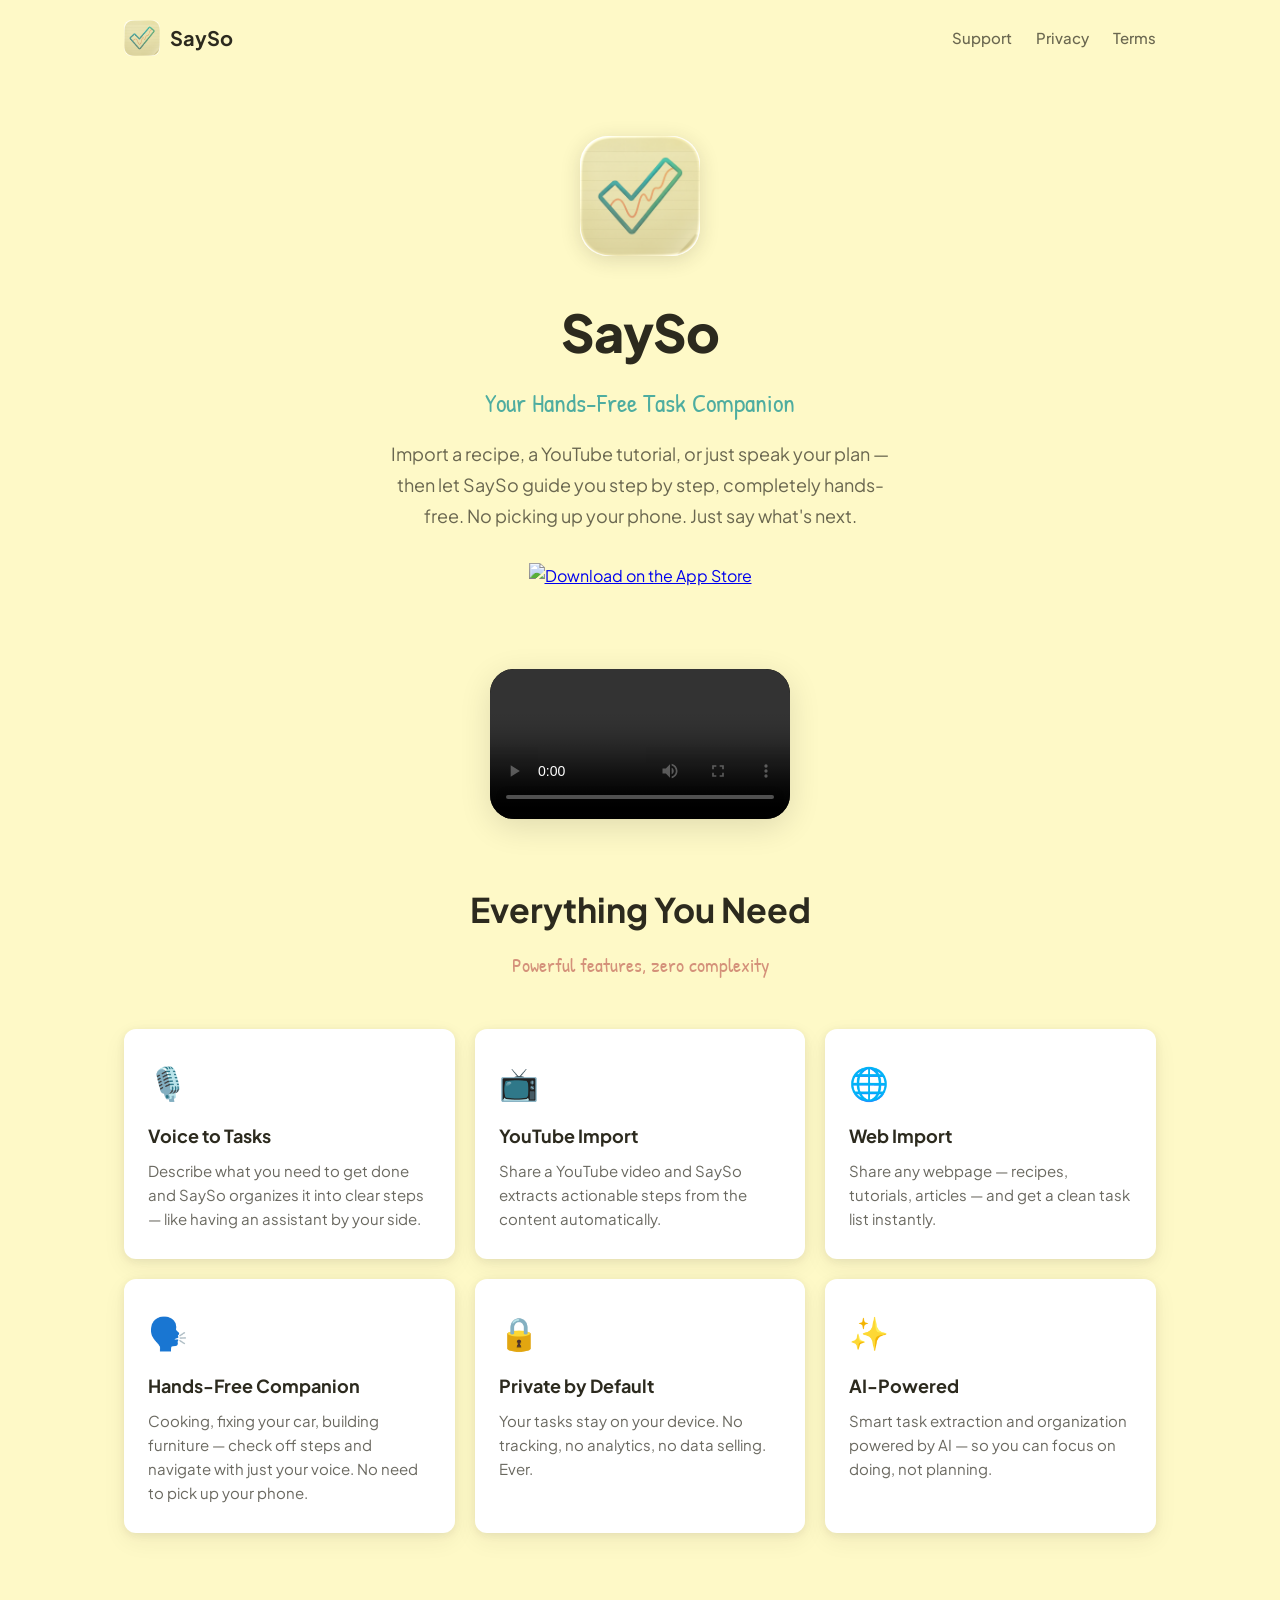
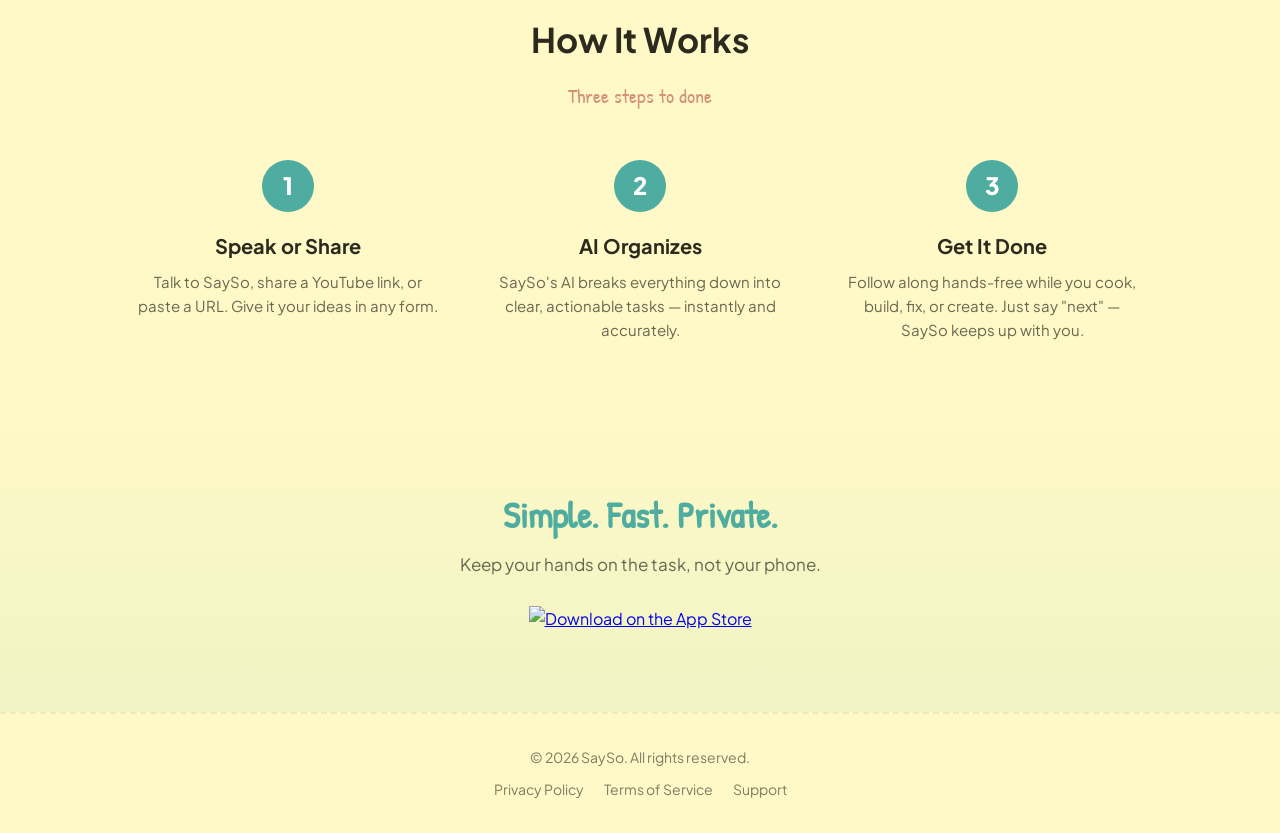
==== index.html @ ab07ce81 "Fix App Store links" ====
<!DOCTYPE html>
<html lang="en">
<head>
    <meta charset="UTF-8">
    <meta name="viewport" content="width=device-width, initial-scale=1.0">
    <title>SaySo — Voice-Powered Task Management for iOS</title>
    <meta name="description" content="SaySo is your hands-free task companion for iOS. Import recipes, YouTube tutorials, or just speak — then get guided step by step without touching your phone.">
    <meta name="keywords" content="voice task manager, hands-free todo list, youtube to checklist, voice powered productivity, ios task app">
    <meta name="author" content="SaySo">
    <meta name="robots" content="index, follow">
    <meta name="theme-color" content="#4EADA0">
    <link rel="canonical" href="https://sayso-app.netlify.app/">

    <!-- Open Graph -->
    <meta property="og:title" content="SaySo — Voice-Powered Task Management for iOS">
    <meta property="og:description" content="Turn your voice into organized tasks instantly. Import from YouTube, web pages, or just speak — AI handles the rest.">
    <meta property="og:type" content="website">
    <meta property="og:url" content="https://sayso-app.netlify.app/">
    <meta property="og:site_name" content="SaySo">
    <meta property="og:image" content="https://sayso-app.netlify.app/assets/icon.png">

    <!-- Twitter Card -->
    <meta name="twitter:card" content="summary">
    <meta name="twitter:title" content="SaySo — Voice-Powered Task Management">
    <meta name="twitter:description" content="Turn your voice into organized tasks instantly. Private, fast, and hands-free productivity for iOS.">
    <meta name="twitter:image" content="https://sayso-app.netlify.app/assets/icon.png">

    <!-- Favicon -->
    <link rel="icon" type="image/png" href="assets/icon.png">
    <link rel="apple-touch-icon" href="assets/icon.png">

    <!-- Fonts -->
    <link rel="preconnect" href="https://fonts.googleapis.com">
    <link rel="preconnect" href="https://fonts.gstatic.com" crossorigin>
    <link href="https://fonts.googleapis.com/css2?family=Patrick+Hand&family=Plus+Jakarta+Sans:wght@400;500;600;700;800&display=swap" rel="stylesheet">

    <!-- JSON-LD Structured Data -->
    <script type="application/ld+json">
    {
        "@context": "https://schema.org",
        "@type": "SoftwareApplication",
        "name": "SaySo",
        "url": "https://sayso-app.netlify.app/",
        "image": "https://sayso-app.netlify.app/assets/icon.png",
        "operatingSystem": "iOS",
        "applicationCategory": "ProductivityApplication",
        "description": "Voice-powered task management. Turn speech, YouTube videos, and web pages into organized tasks with AI.",
        "downloadUrl": "https://apps.apple.com/us/app/sayso-task-companion/id6758558171",
        "author": {
            "@type": "Organization",
            "name": "SaySo"
        },
        "offers": {
            "@type": "Offer",
            "price": "0",
            "priceCurrency": "USD"
        }
    }
    </script>

    <style>
        :root {
            --bg: #FEF9C7;
            --ink: #2c2a1e;
            --teal: #4EADA0;
            --warm: #D4917A;
            --card: #FFFFFF;
            --card-shadow: 0 2px 8px rgba(44, 42, 30, 0.08), 0 8px 24px rgba(44, 42, 30, 0.06);
            --radius: 12px;
        }

        * { margin: 0; padding: 0; box-sizing: border-box; }

        body {
            font-family: "Plus Jakarta Sans", -apple-system, BlinkMacSystemFont, sans-serif;
            background: var(--bg);
            color: var(--ink);
            line-height: 1.6;
            -webkit-font-smoothing: antialiased;
        }

        /* Nav */
        nav {
            display: flex;
            justify-content: space-between;
            align-items: center;
            max-width: 1080px;
            margin: 0 auto;
            padding: 20px 24px;
        }
        .nav-brand {
            display: flex;
            align-items: center;
            gap: 10px;
            text-decoration: none;
            color: var(--ink);
        }
        .nav-brand img {
            width: 36px;
            height: 36px;
            border-radius: 8px;
        }
        .nav-brand span {
            font-weight: 700;
            font-size: 20px;
        }
        .nav-links {
            display: flex;
            gap: 24px;
            list-style: none;
        }
        .nav-links a {
            text-decoration: none;
            color: var(--ink);
            font-size: 15px;
            font-weight: 500;
            opacity: 0.7;
            transition: opacity 0.2s;
        }
        .nav-links a:hover { opacity: 1; }

        /* Hero */
        .hero {
            text-align: center;
            padding: 60px 24px 80px;
            max-width: 720px;
            margin: 0 auto;
        }
        .hero-icon {
            width: 120px;
            height: 120px;
            border-radius: 28px;
            box-shadow: 0 4px 20px rgba(44, 42, 30, 0.15);
            margin-bottom: 28px;
        }
        .hero h1 {
            font-size: 52px;
            font-weight: 800;
            letter-spacing: -1px;
            margin-bottom: 8px;
        }
        .hero .tagline {
            font-family: "Patrick Hand", cursive;
            font-size: 26px;
            color: var(--teal);
            margin-bottom: 16px;
        }
        .hero .subtitle {
            font-size: 18px;
            color: var(--ink);
            opacity: 0.7;
            max-width: 520px;
            margin: 0 auto 32px;
            line-height: 1.7;
        }
        .app-store-badge {
            display: inline-block;
            transition: transform 0.2s;
        }
        .app-store-badge:hover { transform: scale(1.05); }
        .app-store-badge img {
            height: 54px;
        }

        /* Features */
        .features {
            max-width: 1080px;
            margin: 0 auto;
            padding: 0 24px 80px;
        }
        .features h2 {
            text-align: center;
            font-size: 34px;
            font-weight: 700;
            margin-bottom: 12px;
        }
        .features .section-sub {
            text-align: center;
            font-family: "Patrick Hand", cursive;
            font-size: 20px;
            color: var(--warm);
            margin-bottom: 48px;
        }
        .features-grid {
            display: grid;
            grid-template-columns: repeat(3, 1fr);
            gap: 20px;
        }
        .feature-card {
            background: var(--card);
            border-radius: var(--radius);
            padding: 28px 24px;
            box-shadow: var(--card-shadow);
            transition: transform 0.2s, box-shadow 0.2s;
        }
        .feature-card:hover {
            transform: translateY(-3px);
            box-shadow: 0 4px 12px rgba(44, 42, 30, 0.1), 0 12px 32px rgba(44, 42, 30, 0.08);
        }
        .feature-icon {
            font-size: 32px;
            margin-bottom: 14px;
        }
        .feature-card h3 {
            font-size: 18px;
            font-weight: 700;
            margin-bottom: 8px;
        }
        .feature-card p {
            font-size: 15px;
            opacity: 0.7;
            line-height: 1.6;
        }

        /* How It Works */
        .how-it-works {
            max-width: 1080px;
            margin: 0 auto;
            padding: 0 24px 80px;
        }
        .how-it-works h2 {
            text-align: center;
            font-size: 34px;
            font-weight: 700;
            margin-bottom: 12px;
        }
        .how-it-works .section-sub {
            text-align: center;
            font-family: "Patrick Hand", cursive;
            font-size: 20px;
            color: var(--warm);
            margin-bottom: 48px;
        }
        .steps {
            display: grid;
            grid-template-columns: repeat(3, 1fr);
            gap: 24px;
        }
        .step {
            text-align: center;
            padding: 0 12px;
        }
        .step-number {
            display: inline-flex;
            align-items: center;
            justify-content: center;
            width: 52px;
            height: 52px;
            border-radius: 50%;
            background: var(--teal);
            color: white;
            font-size: 24px;
            font-weight: 800;
            margin-bottom: 18px;
        }
        .step h3 {
            font-size: 20px;
            font-weight: 700;
            margin-bottom: 8px;
        }
        .step p {
            font-size: 15px;
            opacity: 0.7;
            line-height: 1.6;
        }

        /* CTA */
        .cta {
            text-align: center;
            padding: 64px 24px 80px;
            background: linear-gradient(180deg, transparent 0%, rgba(78, 173, 160, 0.08) 100%);
        }
        .cta h2 {
            font-family: "Patrick Hand", cursive;
            font-size: 36px;
            color: var(--teal);
            margin-bottom: 8px;
        }
        .cta p {
            font-size: 17px;
            opacity: 0.7;
            margin-bottom: 28px;
        }

        /* Footer */
        footer {
            text-align: center;
            padding: 32px 24px;
            border-top: 2px dashed rgba(44, 42, 30, 0.12);
            font-size: 14px;
            opacity: 0.6;
        }
        footer a {
            color: var(--ink);
            text-decoration: none;
        }
        footer a:hover { text-decoration: underline; }
        .footer-links {
            margin-top: 10px;
            display: flex;
            justify-content: center;
            gap: 20px;
        }

        /* Video Section */
        .video-section {
            padding: 0 24px 64px;
            display: flex;
            justify-content: center;
        }
        .video-container {
            max-width: 300px;
            width: 100%;
            border-radius: 24px;
            overflow: hidden;
            box-shadow: 0 8px 32px rgba(0, 0, 0, 0.12);
            background: #000;
        }
        .video-container video {
            width: 100%;
            display: block;
            border-radius: 24px;
        }

        /* Responsive */
        @media (max-width: 768px) {
            .hero h1 { font-size: 38px; }
            .hero .tagline { font-size: 22px; }
            .features-grid { grid-template-columns: 1fr 1fr; }
            .steps { grid-template-columns: 1fr; gap: 36px; }
            .nav-links { gap: 16px; }
            .nav-links a { font-size: 14px; }
        }
        @media (max-width: 480px) {
            .hero { padding: 40px 20px 60px; }
            .hero h1 { font-size: 32px; }
            .hero .tagline { font-size: 20px; }
            .hero .subtitle { font-size: 16px; }
            .features-grid { grid-template-columns: 1fr; }
            .features h2, .how-it-works h2 { font-size: 28px; }
            .nav-links { display: none; }
        }
    </style>
</head>
<body>
    <nav>
        <a href="/" class="nav-brand">
            <img src="assets/icon.png" alt="SaySo icon">
            <span>SaySo</span>
        </a>
        <ul class="nav-links">
            <li><a href="support/">Support</a></li>
            <li><a href="privacy/">Privacy</a></li>
            <li><a href="terms/">Terms</a></li>
        </ul>
    </nav>

    <main>
        <!-- Hero -->
        <section class="hero">
            <img src="assets/icon.png" alt="SaySo app icon" class="hero-icon">
            <h1>SaySo</h1>
            <p class="tagline">Your Hands-Free Task Companion</p>
            <p class="subtitle">Import a recipe, a YouTube tutorial, or just speak your plan — then let SaySo guide you step by step, completely hands-free. No picking up your phone. Just say what's next.</p>
            <a href="https://apps.apple.com/us/app/sayso-task-companion/id6758558171" class="app-store-badge" aria-label="Download on the App Store" target="_blank" rel="noopener noreferrer">
                <img src="https://developer.apple.com/assets/elements/badges/download-on-the-app-store.svg" alt="Download on the App Store">
            </a>
        </section>

        <!-- App Preview Video -->
        <section class="video-section">
            <div class="video-container">
                <video controls playsinline preload="metadata">
                    <source src="assets/app-preview.mp4" type="video/mp4">
                </video>
            </div>
        </section>

        <!-- Features -->
        <section class="features">
            <h2>Everything You Need</h2>
            <p class="section-sub">Powerful features, zero complexity</p>
            <div class="features-grid">
                <article class="feature-card">
                    <div class="feature-icon">🎙️</div>
                    <h3>Voice to Tasks</h3>
                    <p>Describe what you need to get done and SaySo organizes it into clear steps — like having an assistant by your side.</p>
                </article>
                <article class="feature-card">
                    <div class="feature-icon">📺</div>
                    <h3>YouTube Import</h3>
                    <p>Share a YouTube video and SaySo extracts actionable steps from the content automatically.</p>
                </article>
                <article class="feature-card">
                    <div class="feature-icon">🌐</div>
                    <h3>Web Import</h3>
                    <p>Share any webpage — recipes, tutorials, articles — and get a clean task list instantly.</p>
                </article>
                <article class="feature-card">
                    <div class="feature-icon">🗣️</div>
                    <h3>Hands-Free Companion</h3>
                    <p>Cooking, fixing your car, building furniture — check off steps and navigate with just your voice. No need to pick up your phone.</p>
                </article>
                <article class="feature-card">
                    <div class="feature-icon">🔒</div>
                    <h3>Private by Default</h3>
                    <p>Your tasks stay on your device. No tracking, no analytics, no data selling. Ever.</p>
                </article>
                <article class="feature-card">
                    <div class="feature-icon">✨</div>
                    <h3>AI-Powered</h3>
                    <p>Smart task extraction and organization powered by AI — so you can focus on doing, not planning.</p>
                </article>
            </div>
        </section>

        <!-- How It Works -->
        <section class="how-it-works">
            <h2>How It Works</h2>
            <p class="section-sub">Three steps to done</p>
            <div class="steps">
                <div class="step">
                    <div class="step-number">1</div>
                    <h3>Speak or Share</h3>
                    <p>Talk to SaySo, share a YouTube link, or paste a URL. Give it your ideas in any form.</p>
                </div>
                <div class="step">
                    <div class="step-number">2</div>
                    <h3>AI Organizes</h3>
                    <p>SaySo's AI breaks everything down into clear, actionable tasks — instantly and accurately.</p>
                </div>
                <div class="step">
                    <div class="step-number">3</div>
                    <h3>Get It Done</h3>
                    <p>Follow along hands-free while you cook, build, fix, or create. Just say "next" — SaySo keeps up with you.</p>
                </div>
            </div>
        </section>

        <!-- CTA -->
        <section class="cta">
            <h2>Simple. Fast. Private.</h2>
            <p>Keep your hands on the task, not your phone.</p>
            <a href="https://apps.apple.com/us/app/sayso-task-companion/id6758558171" class="app-store-badge" aria-label="Download on the App Store" target="_blank" rel="noopener noreferrer">
                <img src="https://developer.apple.com/assets/elements/badges/download-on-the-app-store.svg" alt="Download on the App Store">
            </a>
        </section>
    </main>

    <footer>
        <p>&copy; 2026 SaySo. All rights reserved.</p>
        <div class="footer-links">
            <a href="privacy/">Privacy Policy</a>
            <a href="terms/">Terms of Service</a>
            <a href="support/">Support</a>
        </div>
    </footer>
</body>
</html>
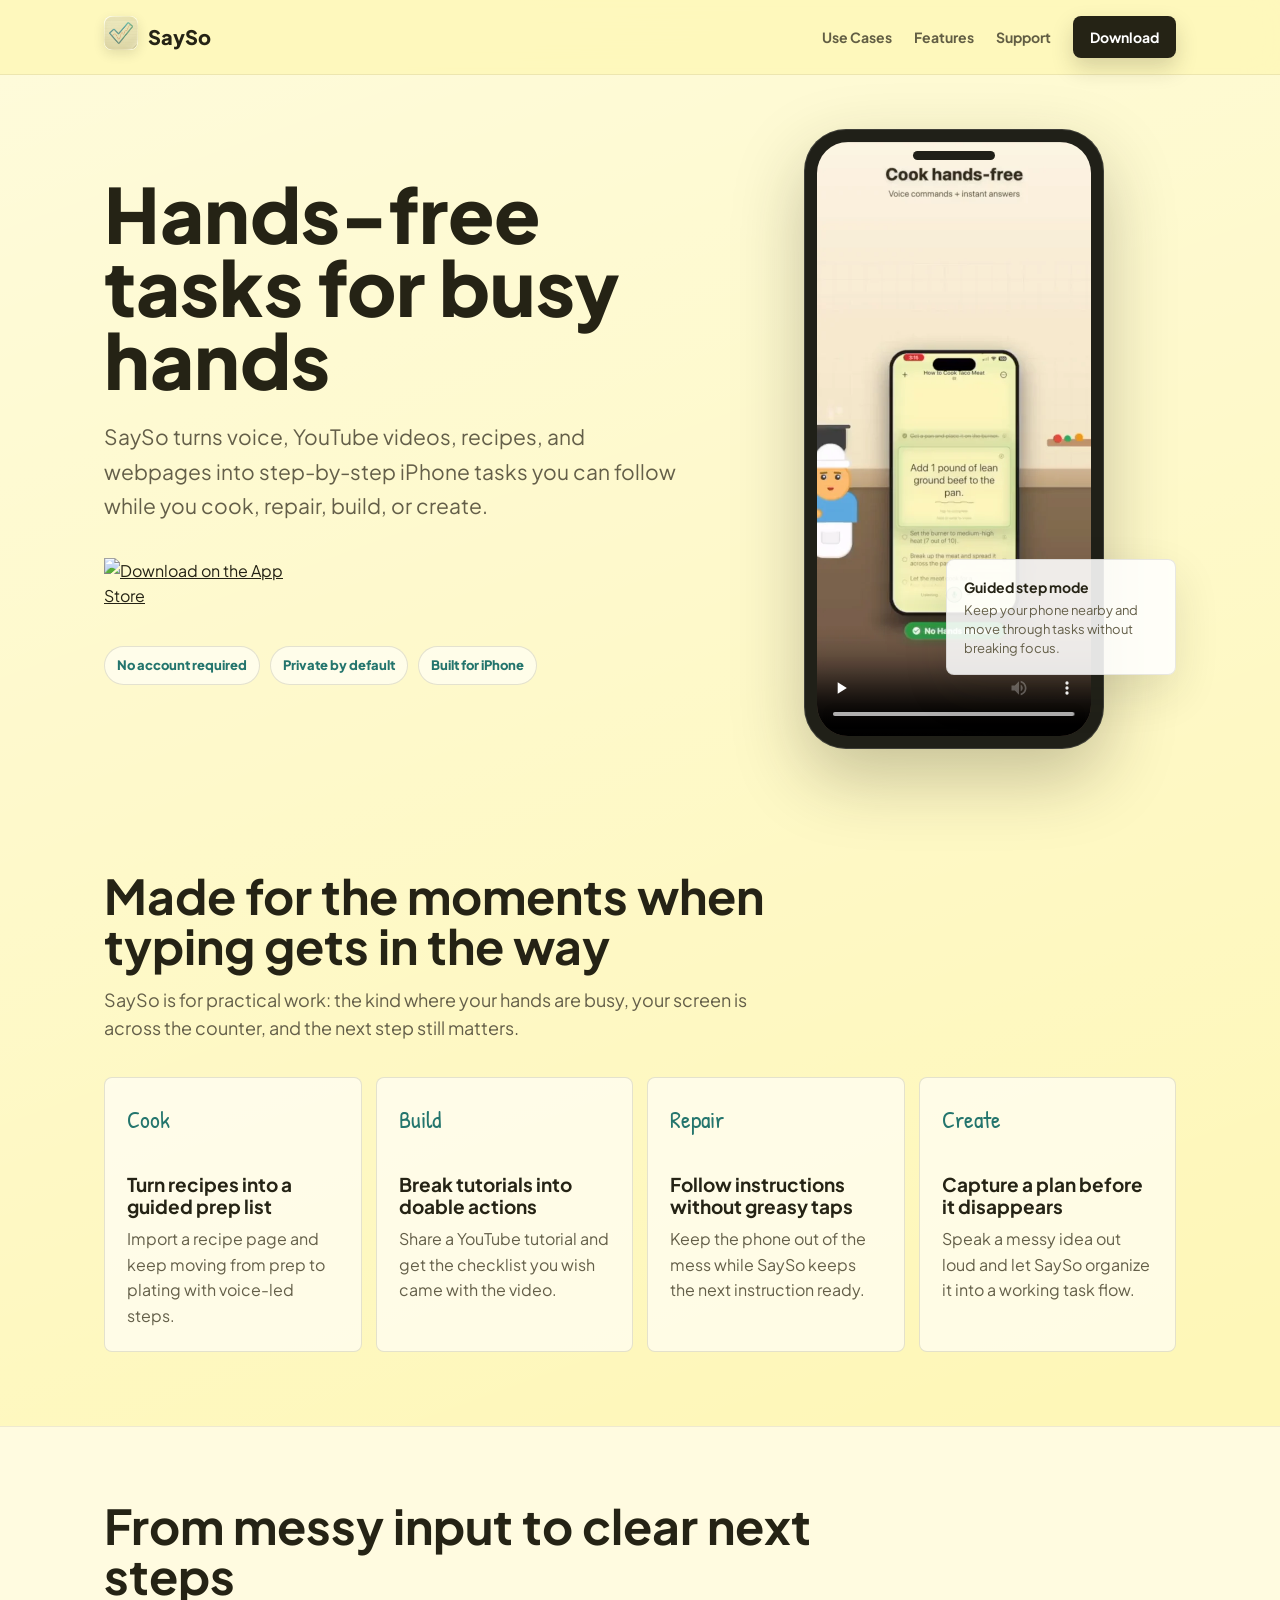
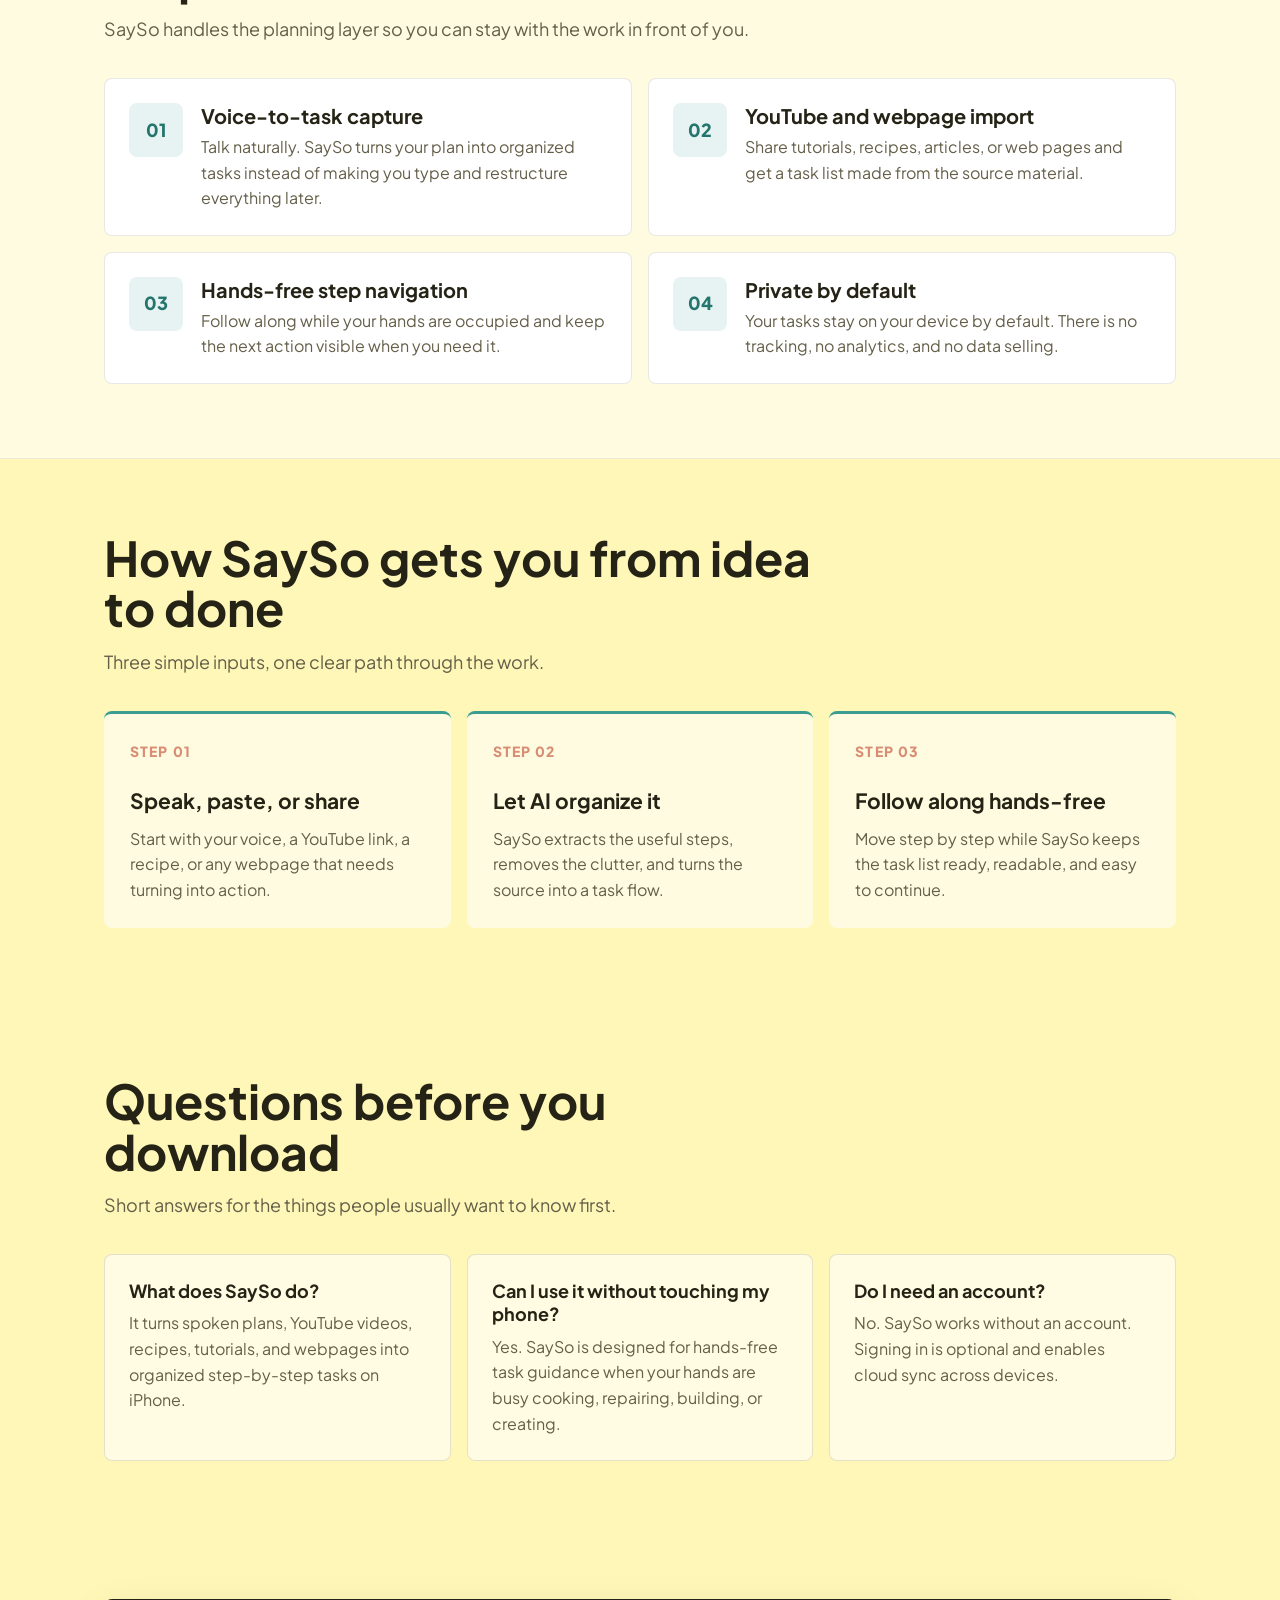
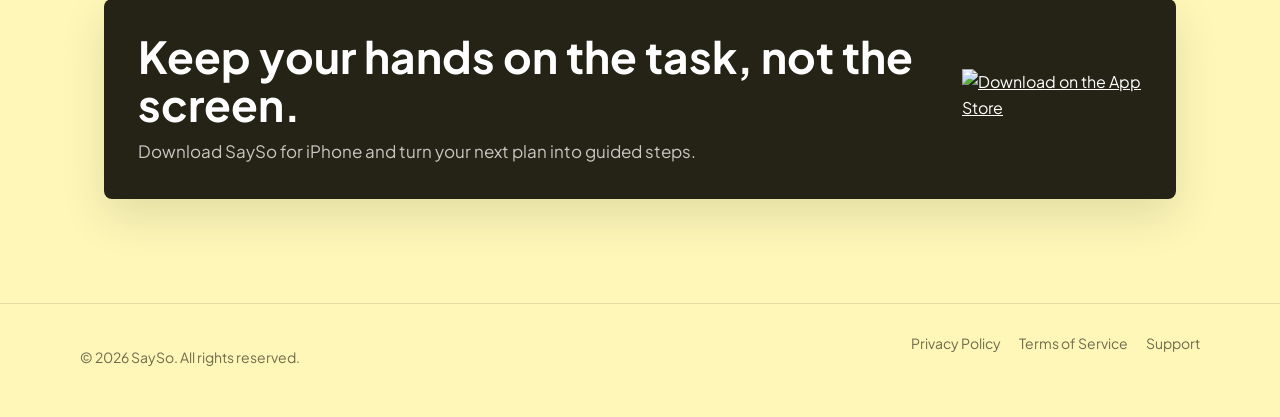
==== commit d77b8942: "Redesign and optimize landing page" ====
--- a/index.html
+++ b/index.html
@@ -3,456 +3,867 @@
 <head>
     <meta charset="UTF-8">
     <meta name="viewport" content="width=device-width, initial-scale=1.0">
-    <title>SaySo — Voice-Powered Task Management for iOS</title>
-    <meta name="description" content="SaySo is your hands-free task companion for iOS. Import recipes, YouTube tutorials, or just speak — then get guided step by step without touching your phone.">
-    <meta name="keywords" content="voice task manager, hands-free todo list, youtube to checklist, voice powered productivity, ios task app">
+    <title>SaySo - Hands-Free AI Task Companion for iPhone</title>
+    <meta name="description" content="SaySo turns voice, YouTube videos, recipes, and webpages into step-by-step iPhone tasks you can follow hands-free while you cook, build, fix, or create.">
+    <meta name="keywords" content="hands-free task app, voice task manager iPhone, AI task companion, YouTube to checklist, recipe task app, iOS productivity app">
     <meta name="author" content="SaySo">
     <meta name="robots" content="index, follow">
     <meta name="theme-color" content="#4EADA0">
+    <meta name="apple-itunes-app" content="app-id=6758558171">
     <link rel="canonical" href="https://sayso-app.netlify.app/">
 
-    <!-- Open Graph -->
-    <meta property="og:title" content="SaySo — Voice-Powered Task Management for iOS">
-    <meta property="og:description" content="Turn your voice into organized tasks instantly. Import from YouTube, web pages, or just speak — AI handles the rest.">
+    <meta property="og:title" content="SaySo - Hands-Free AI Task Companion for iPhone">
+    <meta property="og:description" content="Turn spoken plans, videos, recipes, and webpages into step-by-step tasks you can follow without touching your phone.">
     <meta property="og:type" content="website">
     <meta property="og:url" content="https://sayso-app.netlify.app/">
     <meta property="og:site_name" content="SaySo">
-    <meta property="og:image" content="https://sayso-app.netlify.app/assets/icon.png">
-
-    <!-- Twitter Card -->
-    <meta name="twitter:card" content="summary">
-    <meta name="twitter:title" content="SaySo — Voice-Powered Task Management">
-    <meta name="twitter:description" content="Turn your voice into organized tasks instantly. Private, fast, and hands-free productivity for iOS.">
-    <meta name="twitter:image" content="https://sayso-app.netlify.app/assets/icon.png">
-
-    <!-- Favicon -->
-    <link rel="icon" type="image/png" href="assets/icon.png">
-    <link rel="apple-touch-icon" href="assets/icon.png">
-
-    <!-- Fonts -->
+    <meta property="og:image" content="https://sayso-app.netlify.app/assets/social-card.jpg">
+    <meta property="og:image:width" content="1200">
+    <meta property="og:image:height" content="630">
+
+    <meta name="twitter:card" content="summary_large_image">
+    <meta name="twitter:title" content="SaySo - Hands-Free AI Task Companion">
+    <meta name="twitter:description" content="Voice, YouTube, recipes, and webpages become guided tasks on iPhone.">
+    <meta name="twitter:image" content="https://sayso-app.netlify.app/assets/social-card.jpg">
+
+    <link rel="icon" type="image/png" href="assets/icon-256.png">
+    <link rel="apple-touch-icon" href="assets/icon-180.png">
+    <link rel="preload" as="image" href="assets/app-preview-poster.webp">
     <link rel="preconnect" href="https://fonts.googleapis.com">
     <link rel="preconnect" href="https://fonts.gstatic.com" crossorigin>
     <link href="https://fonts.googleapis.com/css2?family=Patrick+Hand&family=Plus+Jakarta+Sans:wght@400;500;600;700;800&display=swap" rel="stylesheet">
 
-    <!-- JSON-LD Structured Data -->
     <script type="application/ld+json">
-    {
-        "@context": "https://schema.org",
-        "@type": "SoftwareApplication",
-        "name": "SaySo",
-        "url": "https://sayso-app.netlify.app/",
-        "image": "https://sayso-app.netlify.app/assets/icon.png",
-        "operatingSystem": "iOS",
-        "applicationCategory": "ProductivityApplication",
-        "description": "Voice-powered task management. Turn speech, YouTube videos, and web pages into organized tasks with AI.",
-        "downloadUrl": "https://apps.apple.com/us/app/sayso-task-companion/id6758558171",
-        "author": {
-            "@type": "Organization",
-            "name": "SaySo"
+    [
+        {
+            "@context": "https://schema.org",
+            "@type": "SoftwareApplication",
+            "name": "SaySo - Task Companion",
+            "alternateName": "SaySo",
+            "url": "https://sayso-app.netlify.app/",
+            "image": "https://sayso-app.netlify.app/assets/social-card.jpg",
+            "screenshot": "https://sayso-app.netlify.app/assets/app-preview-poster.png",
+            "operatingSystem": "iOS",
+            "applicationCategory": "ProductivityApplication",
+            "applicationSubCategory": "Task management",
+            "description": "SaySo turns voice, YouTube videos, recipes, and webpages into step-by-step iPhone tasks you can follow hands-free.",
+            "downloadUrl": "https://apps.apple.com/us/app/sayso-task-companion/id6758558171",
+            "installUrl": "https://apps.apple.com/us/app/sayso-task-companion/id6758558171",
+            "featureList": [
+                "Voice-to-task capture",
+                "YouTube video task import",
+                "Webpage and recipe task import",
+                "Hands-free step navigation",
+                "Private local task storage"
+            ],
+            "author": {
+                "@type": "Organization",
+                "name": "SaySo"
+            },
+            "offers": {
+                "@type": "Offer",
+                "price": "0",
+                "priceCurrency": "USD"
+            },
+            "sameAs": [
+                "https://apps.apple.com/us/app/sayso-task-companion/id6758558171"
+            ]
         },
-        "offers": {
-            "@type": "Offer",
-            "price": "0",
-            "priceCurrency": "USD"
-        }
-    }
+        {
+            "@context": "https://schema.org",
+            "@type": "FAQPage",
+            "mainEntity": [
+                {
+                    "@type": "Question",
+                    "name": "What does SaySo do?",
+                    "acceptedAnswer": {
+                        "@type": "Answer",
+                        "text": "SaySo turns spoken plans, YouTube videos, recipes, tutorials, and webpages into organized step-by-step tasks on iPhone."
+                    }
+                },
+                {
+                    "@type": "Question",
+                    "name": "Can I use SaySo without touching my phone?",
+                    "acceptedAnswer": {
+                        "@type": "Answer",
+                        "text": "Yes. SaySo is designed for hands-free task guidance so you can move through steps with your voice while cooking, repairing, building, or creating."
+                    }
+                },
+                {
+                    "@type": "Question",
+                    "name": "Do I need an account?",
+                    "acceptedAnswer": {
+                        "@type": "Answer",
+                        "text": "No. SaySo works without an account. Signing in is optional and enables cloud sync across devices."
+                    }
+                }
+            ]
+        }
+    ]
     </script>
 
     <style>
         :root {
-            --bg: #FEF9C7;
-            --ink: #2c2a1e;
-            --teal: #4EADA0;
-            --warm: #D4917A;
-            --card: #FFFFFF;
-            --card-shadow: 0 2px 8px rgba(44, 42, 30, 0.08), 0 8px 24px rgba(44, 42, 30, 0.06);
-            --radius: 12px;
-        }
-
-        * { margin: 0; padding: 0; box-sizing: border-box; }
+            --bg: #fef7b8;
+            --bg-soft: #fffbe0;
+            --ink: #252315;
+            --muted: #645f49;
+            --teal: #3b9d92;
+            --teal-dark: #24756d;
+            --coral: #d88d74;
+            --white: #ffffff;
+            --line: rgba(37, 35, 21, 0.12);
+            --shadow: 0 18px 45px rgba(43, 39, 23, 0.12);
+            --max: 1120px;
+        }
+
+        * { box-sizing: border-box; }
+
+        html {
+            scroll-behavior: smooth;
+        }
 
         body {
+            margin: 0;
             font-family: "Plus Jakarta Sans", -apple-system, BlinkMacSystemFont, sans-serif;
-            background: var(--bg);
             color: var(--ink);
+            background:
+                linear-gradient(160deg, rgba(255, 255, 255, 0.5), rgba(255, 255, 255, 0) 44%),
+                var(--bg);
             line-height: 1.6;
             -webkit-font-smoothing: antialiased;
         }
 
-        /* Nav */
-        nav {
+        a {
+            color: inherit;
+        }
+
+        img,
+        video {
+            max-width: 100%;
+        }
+
+        .site-header {
+            position: sticky;
+            top: 0;
+            z-index: 10;
+            border-bottom: 1px solid rgba(37, 35, 21, 0.08);
+            background: rgba(254, 247, 184, 0.86);
+            backdrop-filter: blur(16px);
+        }
+
+        .nav {
+            max-width: var(--max);
+            margin: 0 auto;
+            padding: 16px 24px;
             display: flex;
+            align-items: center;
             justify-content: space-between;
-            align-items: center;
-            max-width: 1080px;
-            margin: 0 auto;
-            padding: 20px 24px;
-        }
-        .nav-brand {
-            display: flex;
+            gap: 24px;
+        }
+
+        .brand {
+            display: inline-flex;
             align-items: center;
             gap: 10px;
             text-decoration: none;
-            color: var(--ink);
-        }
-        .nav-brand img {
-            width: 36px;
-            height: 36px;
+            font-weight: 800;
+            font-size: 20px;
+        }
+
+        .brand img {
+            width: 34px;
+            height: 34px;
             border-radius: 8px;
-        }
-        .nav-brand span {
-            font-weight: 700;
-            font-size: 20px;
-        }
+            box-shadow: 0 4px 12px rgba(37, 35, 21, 0.12);
+        }
+
         .nav-links {
             display: flex;
-            gap: 24px;
+            align-items: center;
+            gap: 22px;
             list-style: none;
-        }
+            margin: 0;
+            padding: 0;
+        }
+
         .nav-links a {
             text-decoration: none;
+            color: rgba(37, 35, 21, 0.72);
+            font-weight: 700;
+            font-size: 14px;
+        }
+
+        .nav-links a:hover,
+        .nav-links a:focus-visible {
             color: var(--ink);
-            font-size: 15px;
-            font-weight: 500;
-            opacity: 0.7;
-            transition: opacity 0.2s;
-        }
-        .nav-links a:hover { opacity: 1; }
-
-        /* Hero */
-        .hero {
-            text-align: center;
-            padding: 60px 24px 80px;
-            max-width: 720px;
-            margin: 0 auto;
-        }
-        .hero-icon {
-            width: 120px;
-            height: 120px;
-            border-radius: 28px;
-            box-shadow: 0 4px 20px rgba(44, 42, 30, 0.15);
-            margin-bottom: 28px;
-        }
-        .hero h1 {
-            font-size: 52px;
-            font-weight: 800;
-            letter-spacing: -1px;
-            margin-bottom: 8px;
-        }
-        .hero .tagline {
-            font-family: "Patrick Hand", cursive;
-            font-size: 26px;
-            color: var(--teal);
-            margin-bottom: 16px;
-        }
-        .hero .subtitle {
-            font-size: 18px;
-            color: var(--ink);
-            opacity: 0.7;
-            max-width: 520px;
-            margin: 0 auto 32px;
-            line-height: 1.7;
-        }
-        .app-store-badge {
-            display: inline-block;
-            transition: transform 0.2s;
-        }
-        .app-store-badge:hover { transform: scale(1.05); }
-        .app-store-badge img {
-            height: 54px;
-        }
-
-        /* Features */
-        .features {
-            max-width: 1080px;
-            margin: 0 auto;
-            padding: 0 24px 80px;
-        }
-        .features h2 {
-            text-align: center;
-            font-size: 34px;
-            font-weight: 700;
-            margin-bottom: 12px;
-        }
-        .features .section-sub {
-            text-align: center;
-            font-family: "Patrick Hand", cursive;
-            font-size: 20px;
-            color: var(--warm);
-            margin-bottom: 48px;
-        }
-        .features-grid {
-            display: grid;
-            grid-template-columns: repeat(3, 1fr);
-            gap: 20px;
-        }
-        .feature-card {
-            background: var(--card);
-            border-radius: var(--radius);
-            padding: 28px 24px;
-            box-shadow: var(--card-shadow);
-            transition: transform 0.2s, box-shadow 0.2s;
-        }
-        .feature-card:hover {
-            transform: translateY(-3px);
-            box-shadow: 0 4px 12px rgba(44, 42, 30, 0.1), 0 12px 32px rgba(44, 42, 30, 0.08);
-        }
-        .feature-icon {
-            font-size: 32px;
-            margin-bottom: 14px;
-        }
-        .feature-card h3 {
-            font-size: 18px;
-            font-weight: 700;
-            margin-bottom: 8px;
-        }
-        .feature-card p {
-            font-size: 15px;
-            opacity: 0.7;
-            line-height: 1.6;
-        }
-
-        /* How It Works */
-        .how-it-works {
-            max-width: 1080px;
-            margin: 0 auto;
-            padding: 0 24px 80px;
-        }
-        .how-it-works h2 {
-            text-align: center;
-            font-size: 34px;
-            font-weight: 700;
-            margin-bottom: 12px;
-        }
-        .how-it-works .section-sub {
-            text-align: center;
-            font-family: "Patrick Hand", cursive;
-            font-size: 20px;
-            color: var(--warm);
-            margin-bottom: 48px;
-        }
-        .steps {
-            display: grid;
-            grid-template-columns: repeat(3, 1fr);
-            gap: 24px;
-        }
-        .step {
-            text-align: center;
-            padding: 0 12px;
-        }
-        .step-number {
+        }
+
+        .download-link {
             display: inline-flex;
             align-items: center;
             justify-content: center;
-            width: 52px;
-            height: 52px;
-            border-radius: 50%;
-            background: var(--teal);
-            color: white;
+            min-height: 42px;
+            padding: 0 17px;
+            border-radius: 8px;
+            background: var(--ink);
+            color: var(--white) !important;
+            box-shadow: 0 10px 22px rgba(37, 35, 21, 0.18);
+        }
+
+        .hero {
+            max-width: var(--max);
+            margin: 0 auto;
+            padding: 54px 24px 48px;
+            display: grid;
+            grid-template-columns: minmax(0, 1.02fr) minmax(310px, 0.78fr);
+            gap: 46px;
+            align-items: center;
+        }
+
+        .hero-copy {
+            max-width: 660px;
+        }
+
+        .hero h1 {
+            margin: 0;
+            max-width: 650px;
+            font-size: clamp(46px, 7vw, 76px);
+            line-height: 0.96;
+            letter-spacing: 0;
+            font-weight: 800;
+        }
+
+        .hero .lead {
+            margin: 24px 0 0;
+            max-width: 610px;
+            color: var(--muted);
+            font-size: clamp(18px, 2vw, 21px);
+            line-height: 1.65;
+        }
+
+        .cta-row {
+            margin-top: 34px;
+            display: flex;
+            align-items: center;
+            gap: 20px;
+            flex-wrap: wrap;
+        }
+
+        .app-store-badge {
+            display: inline-flex;
+            transition: transform 0.18s ease, filter 0.18s ease;
+        }
+
+        .app-store-badge:hover,
+        .app-store-badge:focus-visible {
+            transform: translateY(-2px);
+            filter: drop-shadow(0 12px 18px rgba(37, 35, 21, 0.16));
+        }
+
+        .app-store-badge img {
+            width: 180px;
+            height: auto;
+            display: block;
+        }
+
+        .proof {
+            display: flex;
+            flex-wrap: wrap;
+            gap: 10px;
+            margin-top: 28px;
+            padding: 0;
+            list-style: none;
+        }
+
+        .proof li {
+            border: 1px solid var(--line);
+            border-radius: 999px;
+            background: rgba(255, 255, 255, 0.58);
+            padding: 8px 12px;
+            color: var(--teal-dark);
+            font-size: 13px;
+            font-weight: 800;
+        }
+
+        .hero-media {
+            position: relative;
+            min-height: 610px;
+            display: grid;
+            place-items: center;
+        }
+
+        .phone-shell {
+            position: relative;
+            width: min(300px, 88vw);
+            padding: 13px;
+            border-radius: 42px;
+            background: #202018;
+            box-shadow:
+                0 28px 70px rgba(37, 35, 21, 0.26),
+                inset 0 0 0 1px rgba(255, 255, 255, 0.14);
+        }
+
+        .phone-shell::before {
+            content: "";
+            position: absolute;
+            top: 22px;
+            left: 50%;
+            width: 82px;
+            height: 9px;
+            border-radius: 999px;
+            background: #202018;
+            transform: translateX(-50%);
+            z-index: 2;
+        }
+
+        .phone-shell video {
+            display: block;
+            width: 100%;
+            aspect-ratio: 443 / 960;
+            border-radius: 31px;
+            background: #f8f3dc;
+            object-fit: cover;
+        }
+
+        .media-note {
+            position: absolute;
+            right: 0;
+            bottom: 58px;
+            width: 230px;
+            border: 1px solid rgba(37, 35, 21, 0.1);
+            border-radius: 8px;
+            padding: 16px 17px;
+            background: rgba(255, 255, 255, 0.88);
+            box-shadow: var(--shadow);
+        }
+
+        .media-note strong {
+            display: block;
+            margin-bottom: 3px;
+            font-size: 14px;
+        }
+
+        .media-note span {
+            display: block;
+            color: var(--muted);
+            font-size: 13px;
+            line-height: 1.45;
+        }
+
+        .section {
+            max-width: var(--max);
+            margin: 0 auto;
+            padding: 74px 24px;
+        }
+
+        .section-heading {
+            max-width: 720px;
+            margin-bottom: 34px;
+        }
+
+        .section-heading h2 {
+            margin: 0;
+            font-size: clamp(32px, 4vw, 48px);
+            line-height: 1.05;
+            letter-spacing: 0;
+        }
+
+        .section-heading p {
+            margin: 14px 0 0;
+            color: var(--muted);
+            font-size: 18px;
+            max-width: 650px;
+        }
+
+        .use-cases {
+            display: grid;
+            grid-template-columns: repeat(4, 1fr);
+            gap: 14px;
+        }
+
+        .use-case {
+            border: 1px solid var(--line);
+            border-radius: 8px;
+            background: rgba(255, 255, 255, 0.62);
+            padding: 22px;
+            min-height: 202px;
+        }
+
+        .use-case .label {
+            display: inline-flex;
+            margin-bottom: 34px;
+            color: var(--teal-dark);
+            font-family: "Patrick Hand", cursive;
             font-size: 24px;
+        }
+
+        .use-case h3 {
+            margin: 0 0 8px;
+            font-size: 19px;
+            line-height: 1.2;
+        }
+
+        .use-case p,
+        .feature p,
+        .step p,
+        .faq-item p {
+            margin: 0;
+            color: var(--muted);
+        }
+
+        .feature-band {
+            background: var(--bg-soft);
+            border-top: 1px solid rgba(37, 35, 21, 0.08);
+            border-bottom: 1px solid rgba(37, 35, 21, 0.08);
+        }
+
+        .feature-grid {
+            display: grid;
+            grid-template-columns: repeat(2, 1fr);
+            gap: 16px;
+        }
+
+        .feature {
+            display: grid;
+            grid-template-columns: 54px 1fr;
+            gap: 18px;
+            align-items: start;
+            border: 1px solid rgba(37, 35, 21, 0.1);
+            border-radius: 8px;
+            background: var(--white);
+            padding: 24px;
+        }
+
+        .feature-mark {
+            width: 54px;
+            height: 54px;
+            border-radius: 8px;
+            display: grid;
+            place-items: center;
+            background: rgba(59, 157, 146, 0.12);
+            color: var(--teal-dark);
             font-weight: 800;
-            margin-bottom: 18px;
-        }
+            font-size: 18px;
+        }
+
+        .feature h3 {
+            margin: 0 0 6px;
+            font-size: 20px;
+            line-height: 1.25;
+        }
+
+        .workflow {
+            display: grid;
+            grid-template-columns: repeat(3, 1fr);
+            gap: 16px;
+        }
+
+        .step {
+            padding: 26px;
+            border-top: 3px solid var(--teal);
+            background: rgba(255, 255, 255, 0.56);
+            border-radius: 8px;
+        }
+
+        .step .num {
+            display: block;
+            margin-bottom: 22px;
+            color: var(--coral);
+            font-size: 14px;
+            font-weight: 800;
+            letter-spacing: 0.08em;
+            text-transform: uppercase;
+        }
+
         .step h3 {
-            font-size: 20px;
-            font-weight: 700;
-            margin-bottom: 8px;
-        }
-        .step p {
-            font-size: 15px;
-            opacity: 0.7;
-            line-height: 1.6;
-        }
-
-        /* CTA */
-        .cta {
-            text-align: center;
-            padding: 64px 24px 80px;
-            background: linear-gradient(180deg, transparent 0%, rgba(78, 173, 160, 0.08) 100%);
-        }
-        .cta h2 {
-            font-family: "Patrick Hand", cursive;
-            font-size: 36px;
-            color: var(--teal);
-            margin-bottom: 8px;
-        }
-        .cta p {
+            margin: 0 0 8px;
+            font-size: 21px;
+        }
+
+        .faq-grid {
+            display: grid;
+            grid-template-columns: repeat(3, 1fr);
+            gap: 16px;
+        }
+
+        .faq-item {
+            padding: 24px;
+            border-radius: 8px;
+            border: 1px solid var(--line);
+            background: rgba(255, 255, 255, 0.6);
+        }
+
+        .faq-item h3 {
+            margin: 0 0 8px;
+            font-size: 18px;
+            line-height: 1.3;
+        }
+
+        .final-cta {
+            max-width: var(--max);
+            margin: 0 auto 40px;
+            padding: 64px 24px;
+        }
+
+        .cta-panel {
+            display: grid;
+            grid-template-columns: 1fr auto;
+            align-items: center;
+            gap: 28px;
+            padding: 34px;
+            border-radius: 8px;
+            background: var(--ink);
+            color: var(--white);
+            box-shadow: var(--shadow);
+        }
+
+        .cta-panel h2 {
+            margin: 0;
+            font-size: clamp(28px, 4vw, 44px);
+            line-height: 1.08;
+        }
+
+        .cta-panel p {
+            margin: 10px 0 0;
+            color: rgba(255, 255, 255, 0.74);
             font-size: 17px;
-            opacity: 0.7;
-            margin-bottom: 28px;
-        }
-
-        /* Footer */
+        }
+
         footer {
-            text-align: center;
-            padding: 32px 24px;
-            border-top: 2px dashed rgba(44, 42, 30, 0.12);
+            border-top: 1px solid rgba(37, 35, 21, 0.12);
+            padding: 28px 24px 34px;
+        }
+
+        .footer-inner {
+            max-width: var(--max);
+            margin: 0 auto;
+            display: flex;
+            justify-content: space-between;
+            gap: 20px;
+            color: rgba(37, 35, 21, 0.66);
             font-size: 14px;
-            opacity: 0.6;
-        }
-        footer a {
-            color: var(--ink);
+        }
+
+        .footer-links {
+            display: flex;
+            gap: 18px;
+            flex-wrap: wrap;
+        }
+
+        .footer-links a {
             text-decoration: none;
         }
-        footer a:hover { text-decoration: underline; }
-        .footer-links {
-            margin-top: 10px;
-            display: flex;
-            justify-content: center;
-            gap: 20px;
-        }
-
-        /* Video Section */
-        .video-section {
-            padding: 0 24px 64px;
-            display: flex;
-            justify-content: center;
-        }
-        .video-container {
-            max-width: 300px;
-            width: 100%;
-            border-radius: 24px;
-            overflow: hidden;
-            box-shadow: 0 8px 32px rgba(0, 0, 0, 0.12);
-            background: #000;
-        }
-        .video-container video {
-            width: 100%;
-            display: block;
-            border-radius: 24px;
-        }
-
-        /* Responsive */
-        @media (max-width: 768px) {
-            .hero h1 { font-size: 38px; }
-            .hero .tagline { font-size: 22px; }
-            .features-grid { grid-template-columns: 1fr 1fr; }
-            .steps { grid-template-columns: 1fr; gap: 36px; }
-            .nav-links { gap: 16px; }
-            .nav-links a { font-size: 14px; }
-        }
-        @media (max-width: 480px) {
-            .hero { padding: 40px 20px 60px; }
-            .hero h1 { font-size: 32px; }
-            .hero .tagline { font-size: 20px; }
-            .hero .subtitle { font-size: 16px; }
-            .features-grid { grid-template-columns: 1fr; }
-            .features h2, .how-it-works h2 { font-size: 28px; }
-            .nav-links { display: none; }
+
+        .footer-links a:hover,
+        .footer-links a:focus-visible {
+            text-decoration: underline;
+        }
+
+        @media (max-width: 760px) {
+            .hero {
+                grid-template-columns: 1fr;
+                padding-top: 54px;
+                gap: 44px;
+            }
+
+            .hero-media {
+                min-height: 0;
+            }
+
+            .media-note {
+                right: 4%;
+                bottom: 34px;
+            }
+
+        }
+
+        @media (max-width: 680px) {
+            .nav {
+                padding: 14px 18px;
+            }
+
+            .nav-links li:not(:last-child) {
+                display: none;
+            }
+
+            .hero,
+            .section,
+            .final-cta {
+                padding-left: 18px;
+                padding-right: 18px;
+            }
+
+            .section {
+                padding-top: 34px;
+                padding-bottom: 58px;
+            }
+
+            .hero {
+                padding-top: 40px;
+                padding-bottom: 26px;
+                gap: 18px;
+            }
+
+            .hero h1 {
+                font-size: 42px;
+            }
+
+            .hero .lead {
+                font-size: 17px;
+                line-height: 1.55;
+            }
+
+            .app-store-badge img {
+                width: 164px;
+            }
+
+            .proof {
+                margin-top: 22px;
+            }
+
+            .proof li {
+                padding: 7px 10px;
+                font-size: 12px;
+            }
+
+            .hero-media {
+                min-height: 178px;
+                align-items: start;
+            }
+
+            .phone-shell {
+                width: 204px;
+                height: 178px;
+                overflow: hidden;
+                padding: 10px;
+                border-radius: 32px;
+            }
+
+            .phone-shell::before {
+                top: 18px;
+                width: 58px;
+                height: 7px;
+            }
+
+            .phone-shell video {
+                width: 100%;
+                height: 360px;
+                aspect-ratio: auto;
+                border-radius: 24px;
+                object-position: top center;
+            }
+
+            .media-note {
+                display: none;
+            }
+
+            .use-cases,
+            .feature-grid,
+            .workflow,
+            .faq-grid {
+                grid-template-columns: 1fr;
+            }
+
+            .feature {
+                grid-template-columns: 1fr;
+            }
+
+            .cta-panel {
+                grid-template-columns: 1fr;
+                padding: 28px;
+            }
+
+            .footer-inner {
+                flex-direction: column;
+            }
         }
     </style>
 </head>
 <body>
-    <nav>
-        <a href="/" class="nav-brand">
-            <img src="assets/icon.png" alt="SaySo icon">
-            <span>SaySo</span>
-        </a>
-        <ul class="nav-links">
-            <li><a href="support/">Support</a></li>
-            <li><a href="privacy/">Privacy</a></li>
-            <li><a href="terms/">Terms</a></li>
-        </ul>
-    </nav>
+    <header class="site-header">
+        <nav class="nav" aria-label="Primary navigation">
+            <a href="/" class="brand" aria-label="SaySo home">
+                <picture>
+                    <source srcset="assets/icon-256.webp" type="image/webp">
+                    <img src="assets/icon-256.png" alt="" width="34" height="34">
+                </picture>
+                <span>SaySo</span>
+            </a>
+            <ul class="nav-links">
+                <li><a href="#use-cases">Use Cases</a></li>
+                <li><a href="#features">Features</a></li>
+                <li><a href="support/">Support</a></li>
+                <li><a class="download-link" href="https://apps.apple.com/us/app/sayso-task-companion/id6758558171" target="_blank" rel="noopener noreferrer">Download</a></li>
+            </ul>
+        </nav>
+    </header>
 
     <main>
-        <!-- Hero -->
         <section class="hero">
-            <img src="assets/icon.png" alt="SaySo app icon" class="hero-icon">
-            <h1>SaySo</h1>
-            <p class="tagline">Your Hands-Free Task Companion</p>
-            <p class="subtitle">Import a recipe, a YouTube tutorial, or just speak your plan — then let SaySo guide you step by step, completely hands-free. No picking up your phone. Just say what's next.</p>
-            <a href="https://apps.apple.com/us/app/sayso-task-companion/id6758558171" class="app-store-badge" aria-label="Download on the App Store" target="_blank" rel="noopener noreferrer">
-                <img src="https://developer.apple.com/assets/elements/badges/download-on-the-app-store.svg" alt="Download on the App Store">
-            </a>
+            <div class="hero-copy">
+                <h1>Hands-free tasks for busy hands</h1>
+                <p class="lead">SaySo turns voice, YouTube videos, recipes, and webpages into step-by-step iPhone tasks you can follow while you cook, repair, build, or create.</p>
+                <div class="cta-row">
+                    <a href="https://apps.apple.com/us/app/sayso-task-companion/id6758558171" class="app-store-badge" aria-label="Download SaySo on the App Store" target="_blank" rel="noopener noreferrer">
+                        <img src="https://developer.apple.com/assets/elements/badges/download-on-the-app-store.svg" alt="Download on the App Store" width="180" height="60">
+                    </a>
+                </div>
+                <ul class="proof" aria-label="SaySo proof points">
+                    <li>No account required</li>
+                    <li>Private by default</li>
+                    <li>Built for iPhone</li>
+                </ul>
+            </div>
+
+            <div class="hero-media" aria-label="SaySo app preview">
+                <div class="phone-shell">
+                    <video controls playsinline preload="metadata" poster="assets/app-preview-poster.webp" aria-label="SaySo app preview video">
+                        <source src="assets/app-preview.webm" type="video/webm">
+                        <source src="assets/app-preview.mp4" type="video/mp4">
+                    </video>
+                </div>
+                <p class="media-note">
+                    <strong>Guided step mode</strong>
+                    <span>Keep your phone nearby and move through tasks without breaking focus.</span>
+                </p>
+            </div>
         </section>
 
-        <!-- App Preview Video -->
-        <section class="video-section">
-            <div class="video-container">
-                <video controls playsinline preload="metadata">
-                    <source src="assets/app-preview.mp4" type="video/mp4">
-                </video>
+        <section class="section" id="use-cases">
+            <div class="section-heading">
+                <h2>Made for the moments when typing gets in the way</h2>
+                <p>SaySo is for practical work: the kind where your hands are busy, your screen is across the counter, and the next step still matters.</p>
+            </div>
+            <div class="use-cases">
+                <article class="use-case">
+                    <span class="label">Cook</span>
+                    <h3>Turn recipes into a guided prep list</h3>
+                    <p>Import a recipe page and keep moving from prep to plating with voice-led steps.</p>
+                </article>
+                <article class="use-case">
+                    <span class="label">Build</span>
+                    <h3>Break tutorials into doable actions</h3>
+                    <p>Share a YouTube tutorial and get the checklist you wish came with the video.</p>
+                </article>
+                <article class="use-case">
+                    <span class="label">Repair</span>
+                    <h3>Follow instructions without greasy taps</h3>
+                    <p>Keep the phone out of the mess while SaySo keeps the next instruction ready.</p>
+                </article>
+                <article class="use-case">
+                    <span class="label">Create</span>
+                    <h3>Capture a plan before it disappears</h3>
+                    <p>Speak a messy idea out loud and let SaySo organize it into a working task flow.</p>
+                </article>
             </div>
         </section>
 
-        <!-- Features -->
-        <section class="features">
-            <h2>Everything You Need</h2>
-            <p class="section-sub">Powerful features, zero complexity</p>
-            <div class="features-grid">
-                <article class="feature-card">
-                    <div class="feature-icon">🎙️</div>
-                    <h3>Voice to Tasks</h3>
-                    <p>Describe what you need to get done and SaySo organizes it into clear steps — like having an assistant by your side.</p>
-                </article>
-                <article class="feature-card">
-                    <div class="feature-icon">📺</div>
-                    <h3>YouTube Import</h3>
-                    <p>Share a YouTube video and SaySo extracts actionable steps from the content automatically.</p>
-                </article>
-                <article class="feature-card">
-                    <div class="feature-icon">🌐</div>
-                    <h3>Web Import</h3>
-                    <p>Share any webpage — recipes, tutorials, articles — and get a clean task list instantly.</p>
-                </article>
-                <article class="feature-card">
-                    <div class="feature-icon">🗣️</div>
-                    <h3>Hands-Free Companion</h3>
-                    <p>Cooking, fixing your car, building furniture — check off steps and navigate with just your voice. No need to pick up your phone.</p>
-                </article>
-                <article class="feature-card">
-                    <div class="feature-icon">🔒</div>
-                    <h3>Private by Default</h3>
-                    <p>Your tasks stay on your device. No tracking, no analytics, no data selling. Ever.</p>
-                </article>
-                <article class="feature-card">
-                    <div class="feature-icon">✨</div>
-                    <h3>AI-Powered</h3>
-                    <p>Smart task extraction and organization powered by AI — so you can focus on doing, not planning.</p>
-                </article>
+        <section class="feature-band" id="features">
+            <div class="section">
+                <div class="section-heading">
+                    <h2>From messy input to clear next steps</h2>
+                    <p>SaySo handles the planning layer so you can stay with the work in front of you.</p>
+                </div>
+                <div class="feature-grid">
+                    <article class="feature">
+                        <div class="feature-mark">01</div>
+                        <div>
+                            <h3>Voice-to-task capture</h3>
+                            <p>Talk naturally. SaySo turns your plan into organized tasks instead of making you type and restructure everything later.</p>
+                        </div>
+                    </article>
+                    <article class="feature">
+                        <div class="feature-mark">02</div>
+                        <div>
+                            <h3>YouTube and webpage import</h3>
+                            <p>Share tutorials, recipes, articles, or web pages and get a task list made from the source material.</p>
+                        </div>
+                    </article>
+                    <article class="feature">
+                        <div class="feature-mark">03</div>
+                        <div>
+                            <h3>Hands-free step navigation</h3>
+                            <p>Follow along while your hands are occupied and keep the next action visible when you need it.</p>
+                        </div>
+                    </article>
+                    <article class="feature">
+                        <div class="feature-mark">04</div>
+                        <div>
+                            <h3>Private by default</h3>
+                            <p>Your tasks stay on your device by default. There is no tracking, no analytics, and no data selling.</p>
+                        </div>
+                    </article>
+                </div>
             </div>
         </section>
 
-        <!-- How It Works -->
-        <section class="how-it-works">
-            <h2>How It Works</h2>
-            <p class="section-sub">Three steps to done</p>
-            <div class="steps">
-                <div class="step">
-                    <div class="step-number">1</div>
-                    <h3>Speak or Share</h3>
-                    <p>Talk to SaySo, share a YouTube link, or paste a URL. Give it your ideas in any form.</p>
+        <section class="section">
+            <div class="section-heading">
+                <h2>How SaySo gets you from idea to done</h2>
+                <p>Three simple inputs, one clear path through the work.</p>
+            </div>
+            <div class="workflow">
+                <article class="step">
+                    <span class="num">Step 01</span>
+                    <h3>Speak, paste, or share</h3>
+                    <p>Start with your voice, a YouTube link, a recipe, or any webpage that needs turning into action.</p>
+                </article>
+                <article class="step">
+                    <span class="num">Step 02</span>
+                    <h3>Let AI organize it</h3>
+                    <p>SaySo extracts the useful steps, removes the clutter, and turns the source into a task flow.</p>
+                </article>
+                <article class="step">
+                    <span class="num">Step 03</span>
+                    <h3>Follow along hands-free</h3>
+                    <p>Move step by step while SaySo keeps the task list ready, readable, and easy to continue.</p>
+                </article>
+            </div>
+        </section>
+
+        <section class="section" id="faq">
+            <div class="section-heading">
+                <h2>Questions before you download</h2>
+                <p>Short answers for the things people usually want to know first.</p>
+            </div>
+            <div class="faq-grid">
+                <article class="faq-item">
+                    <h3>What does SaySo do?</h3>
+                    <p>It turns spoken plans, YouTube videos, recipes, tutorials, and webpages into organized step-by-step tasks on iPhone.</p>
+                </article>
+                <article class="faq-item">
+                    <h3>Can I use it without touching my phone?</h3>
+                    <p>Yes. SaySo is designed for hands-free task guidance when your hands are busy cooking, repairing, building, or creating.</p>
+                </article>
+                <article class="faq-item">
+                    <h3>Do I need an account?</h3>
+                    <p>No. SaySo works without an account. Signing in is optional and enables cloud sync across devices.</p>
+                </article>
+            </div>
+        </section>
+
+        <section class="final-cta">
+            <div class="cta-panel">
+                <div>
+                    <h2>Keep your hands on the task, not the screen.</h2>
+                    <p>Download SaySo for iPhone and turn your next plan into guided steps.</p>
                 </div>
-                <div class="step">
-                    <div class="step-number">2</div>
-                    <h3>AI Organizes</h3>
-                    <p>SaySo's AI breaks everything down into clear, actionable tasks — instantly and accurately.</p>
-                </div>
-                <div class="step">
-                    <div class="step-number">3</div>
-                    <h3>Get It Done</h3>
-                    <p>Follow along hands-free while you cook, build, fix, or create. Just say "next" — SaySo keeps up with you.</p>
-                </div>
-            </div>
-        </section>
-
-        <!-- CTA -->
-        <section class="cta">
-            <h2>Simple. Fast. Private.</h2>
-            <p>Keep your hands on the task, not your phone.</p>
-            <a href="https://apps.apple.com/us/app/sayso-task-companion/id6758558171" class="app-store-badge" aria-label="Download on the App Store" target="_blank" rel="noopener noreferrer">
-                <img src="https://developer.apple.com/assets/elements/badges/download-on-the-app-store.svg" alt="Download on the App Store">
-            </a>
+                <a href="https://apps.apple.com/us/app/sayso-task-companion/id6758558171" class="app-store-badge" aria-label="Download SaySo on the App Store" target="_blank" rel="noopener noreferrer">
+                    <img src="https://developer.apple.com/assets/elements/badges/download-on-the-app-store.svg" alt="Download on the App Store" width="180" height="60">
+                </a>
+            </div>
         </section>
     </main>
 
     <footer>
-        <p>&copy; 2026 SaySo. All rights reserved.</p>
-        <div class="footer-links">
-            <a href="privacy/">Privacy Policy</a>
-            <a href="terms/">Terms of Service</a>
-            <a href="support/">Support</a>
+        <div class="footer-inner">
+            <p>&copy; 2026 SaySo. All rights reserved.</p>
+            <div class="footer-links">
+                <a href="privacy/">Privacy Policy</a>
+                <a href="terms/">Terms of Service</a>
+                <a href="support/">Support</a>
+            </div>
         </div>
     </footer>
 </body>
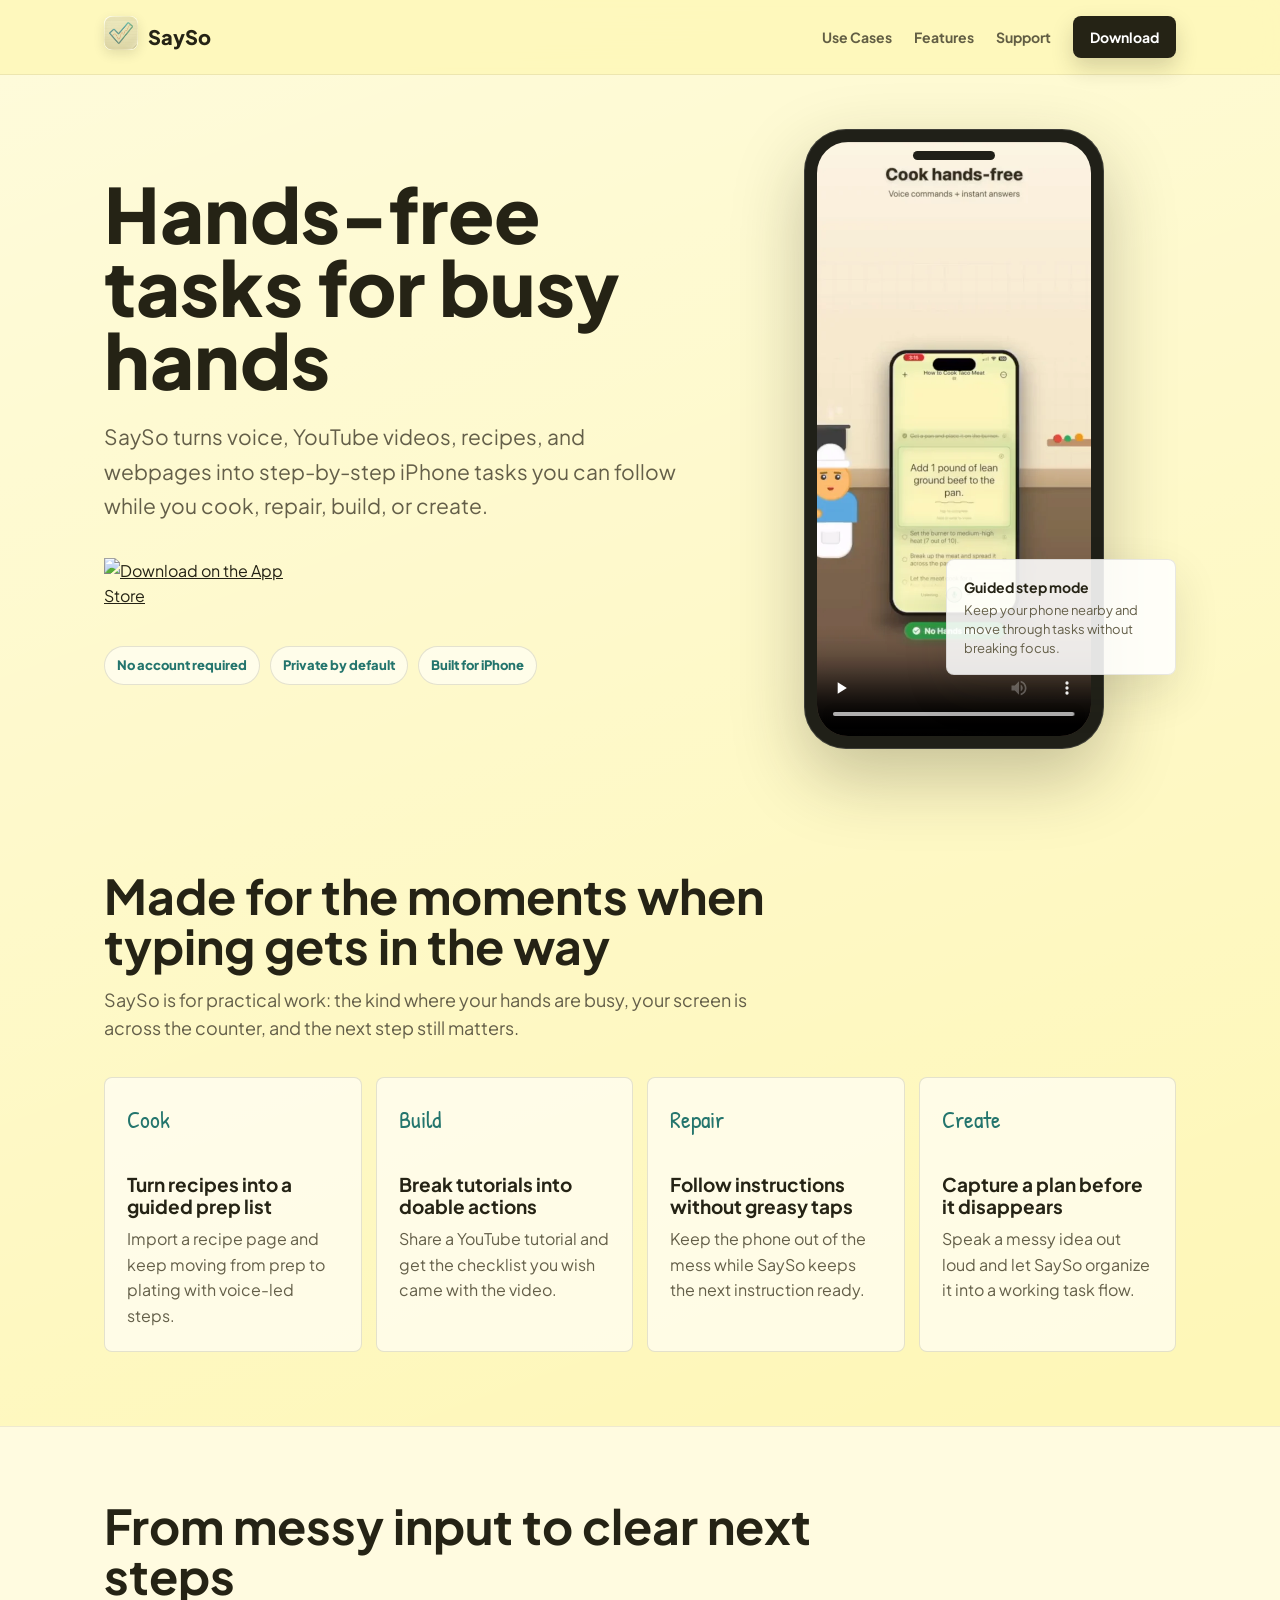
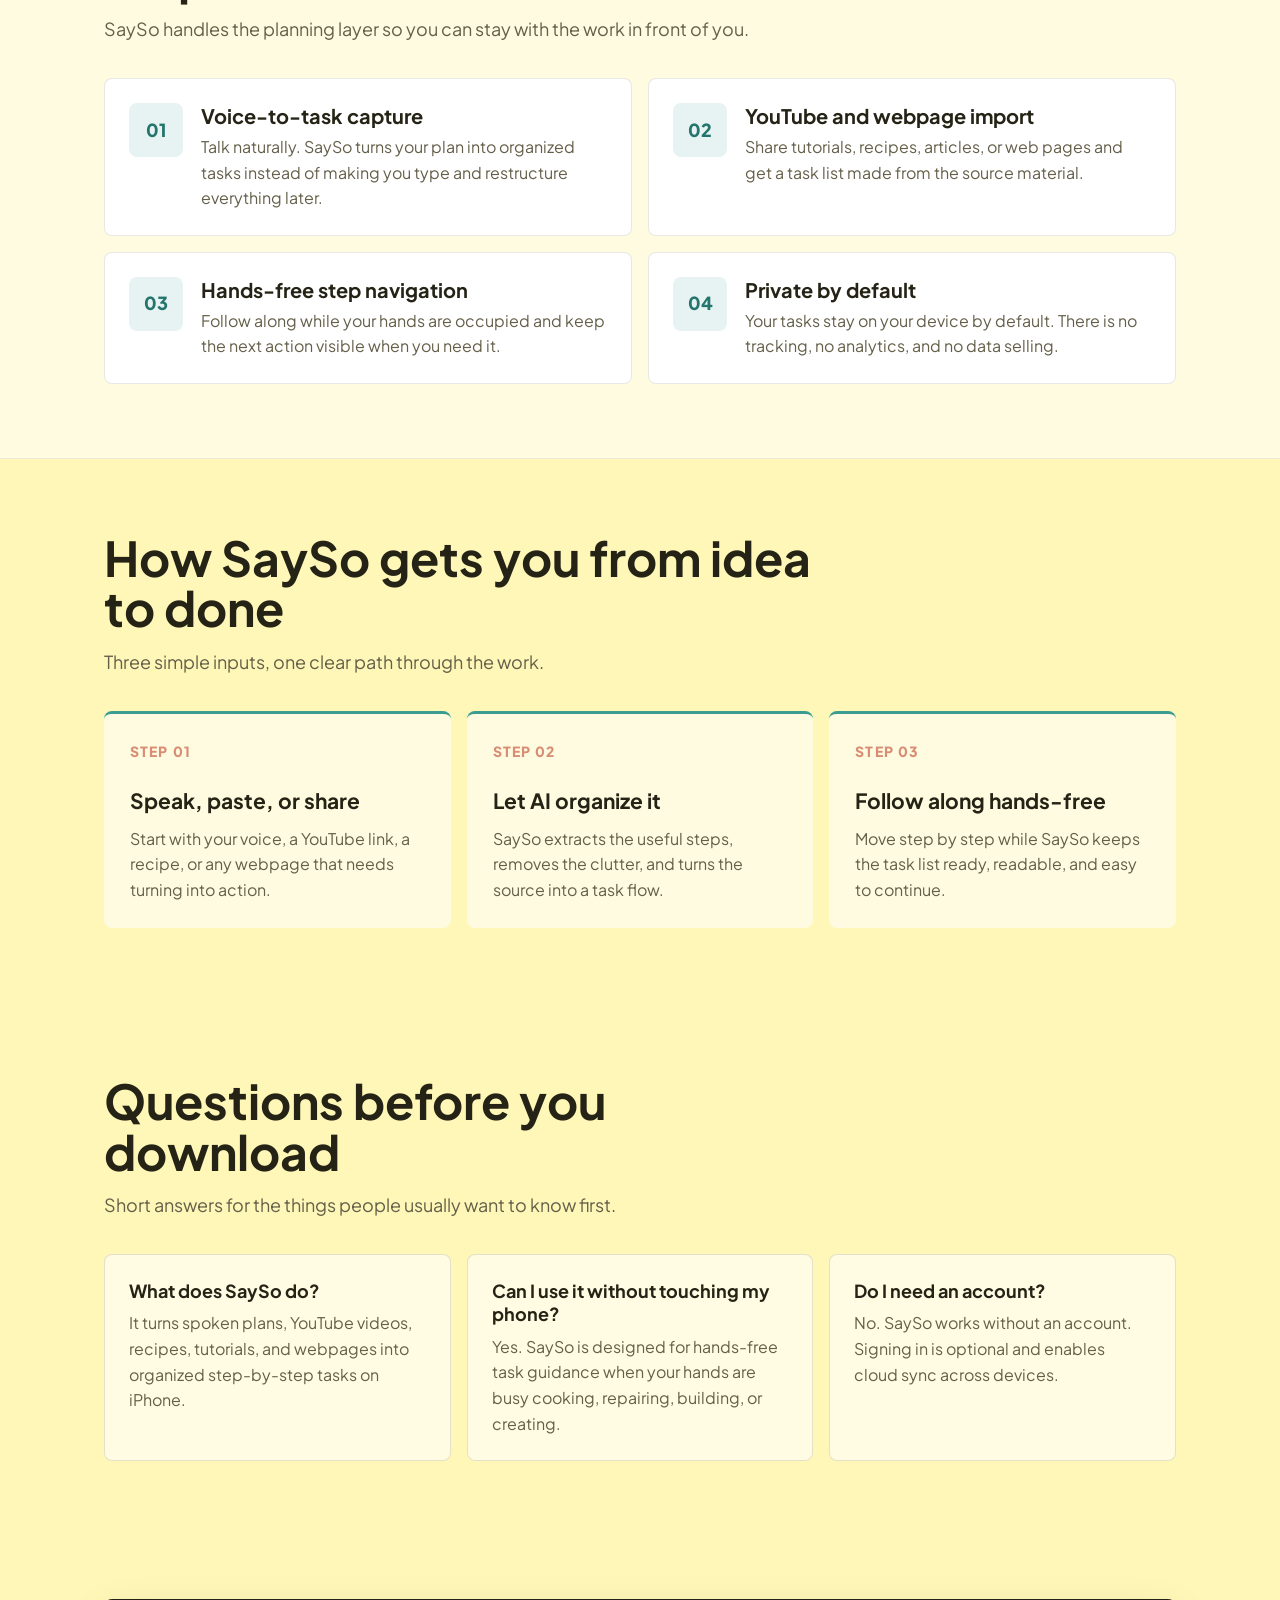
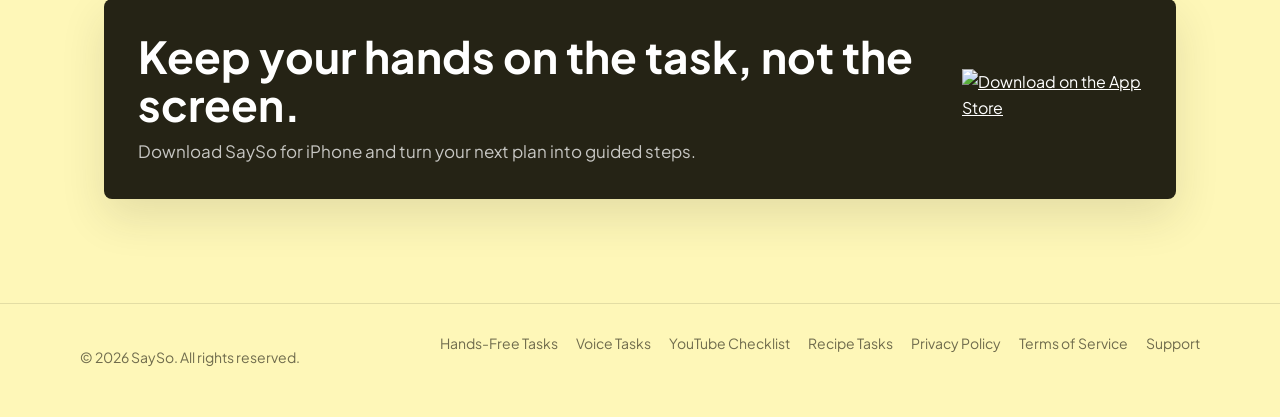
==== commit f9e34662: "Add SEO use-case landing pages" ====
--- a/index.html
+++ b/index.html
@@ -383,11 +383,21 @@
         }
 
         .use-case {
+            display: block;
             border: 1px solid var(--line);
             border-radius: 8px;
             background: rgba(255, 255, 255, 0.62);
             padding: 22px;
             min-height: 202px;
+            text-decoration: none;
+            color: inherit;
+            transition: transform 0.18s ease, background 0.18s ease;
+        }
+
+        .use-case:hover,
+        .use-case:focus-visible {
+            transform: translateY(-2px);
+            background: rgba(255, 255, 255, 0.82);
         }
 
         .use-case .label {
@@ -736,26 +746,26 @@
                 <p>SaySo is for practical work: the kind where your hands are busy, your screen is across the counter, and the next step still matters.</p>
             </div>
             <div class="use-cases">
-                <article class="use-case">
+                <a class="use-case" href="/recipe-task-app/">
                     <span class="label">Cook</span>
                     <h3>Turn recipes into a guided prep list</h3>
                     <p>Import a recipe page and keep moving from prep to plating with voice-led steps.</p>
-                </article>
-                <article class="use-case">
+                </a>
+                <a class="use-case" href="/youtube-to-checklist/">
                     <span class="label">Build</span>
                     <h3>Break tutorials into doable actions</h3>
                     <p>Share a YouTube tutorial and get the checklist you wish came with the video.</p>
-                </article>
-                <article class="use-case">
+                </a>
+                <a class="use-case" href="/hands-free-task-manager/">
                     <span class="label">Repair</span>
                     <h3>Follow instructions without greasy taps</h3>
                     <p>Keep the phone out of the mess while SaySo keeps the next instruction ready.</p>
-                </article>
-                <article class="use-case">
+                </a>
+                <a class="use-case" href="/voice-task-manager-iphone/">
                     <span class="label">Create</span>
                     <h3>Capture a plan before it disappears</h3>
                     <p>Speak a messy idea out loud and let SaySo organize it into a working task flow.</p>
-                </article>
+                </a>
             </div>
         </section>
 
@@ -860,6 +870,10 @@
         <div class="footer-inner">
             <p>&copy; 2026 SaySo. All rights reserved.</p>
             <div class="footer-links">
+                <a href="/hands-free-task-manager/">Hands-Free Tasks</a>
+                <a href="/voice-task-manager-iphone/">Voice Tasks</a>
+                <a href="/youtube-to-checklist/">YouTube Checklist</a>
+                <a href="/recipe-task-app/">Recipe Tasks</a>
                 <a href="privacy/">Privacy Policy</a>
                 <a href="terms/">Terms of Service</a>
                 <a href="support/">Support</a>
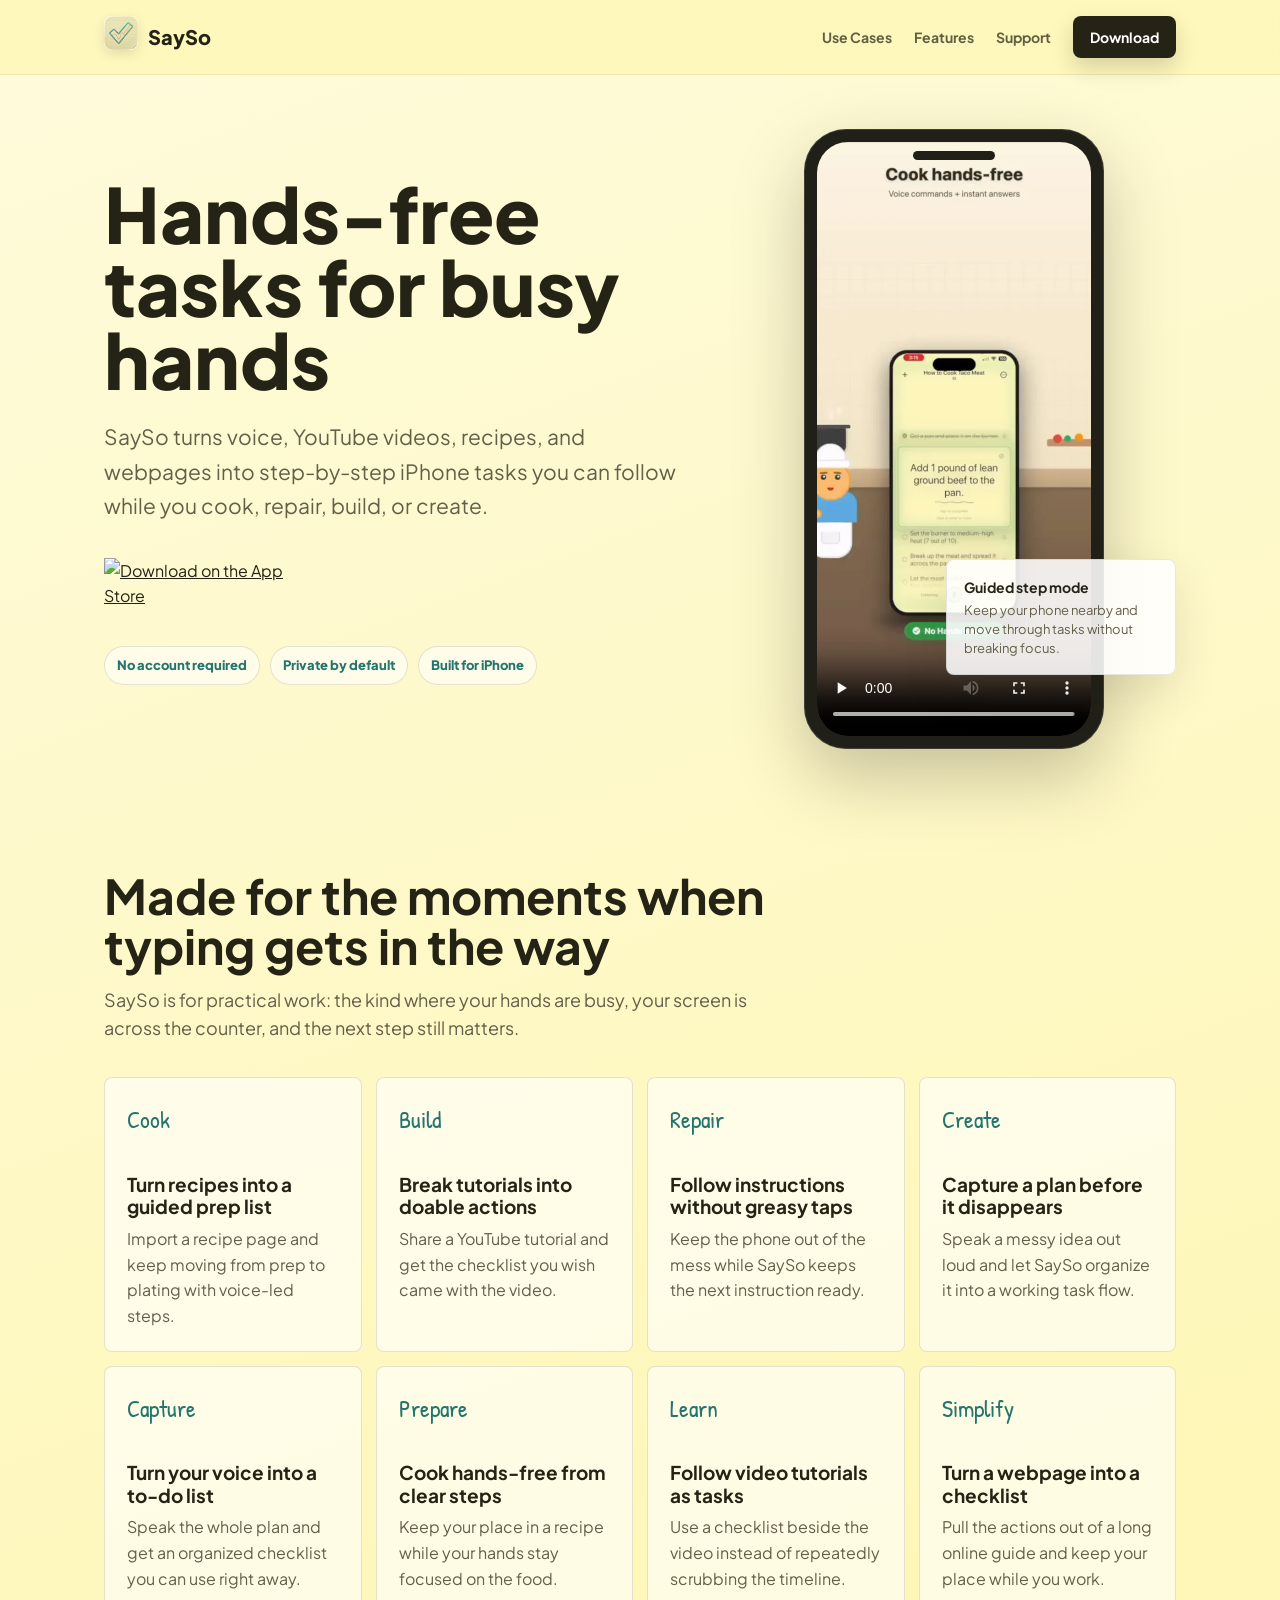
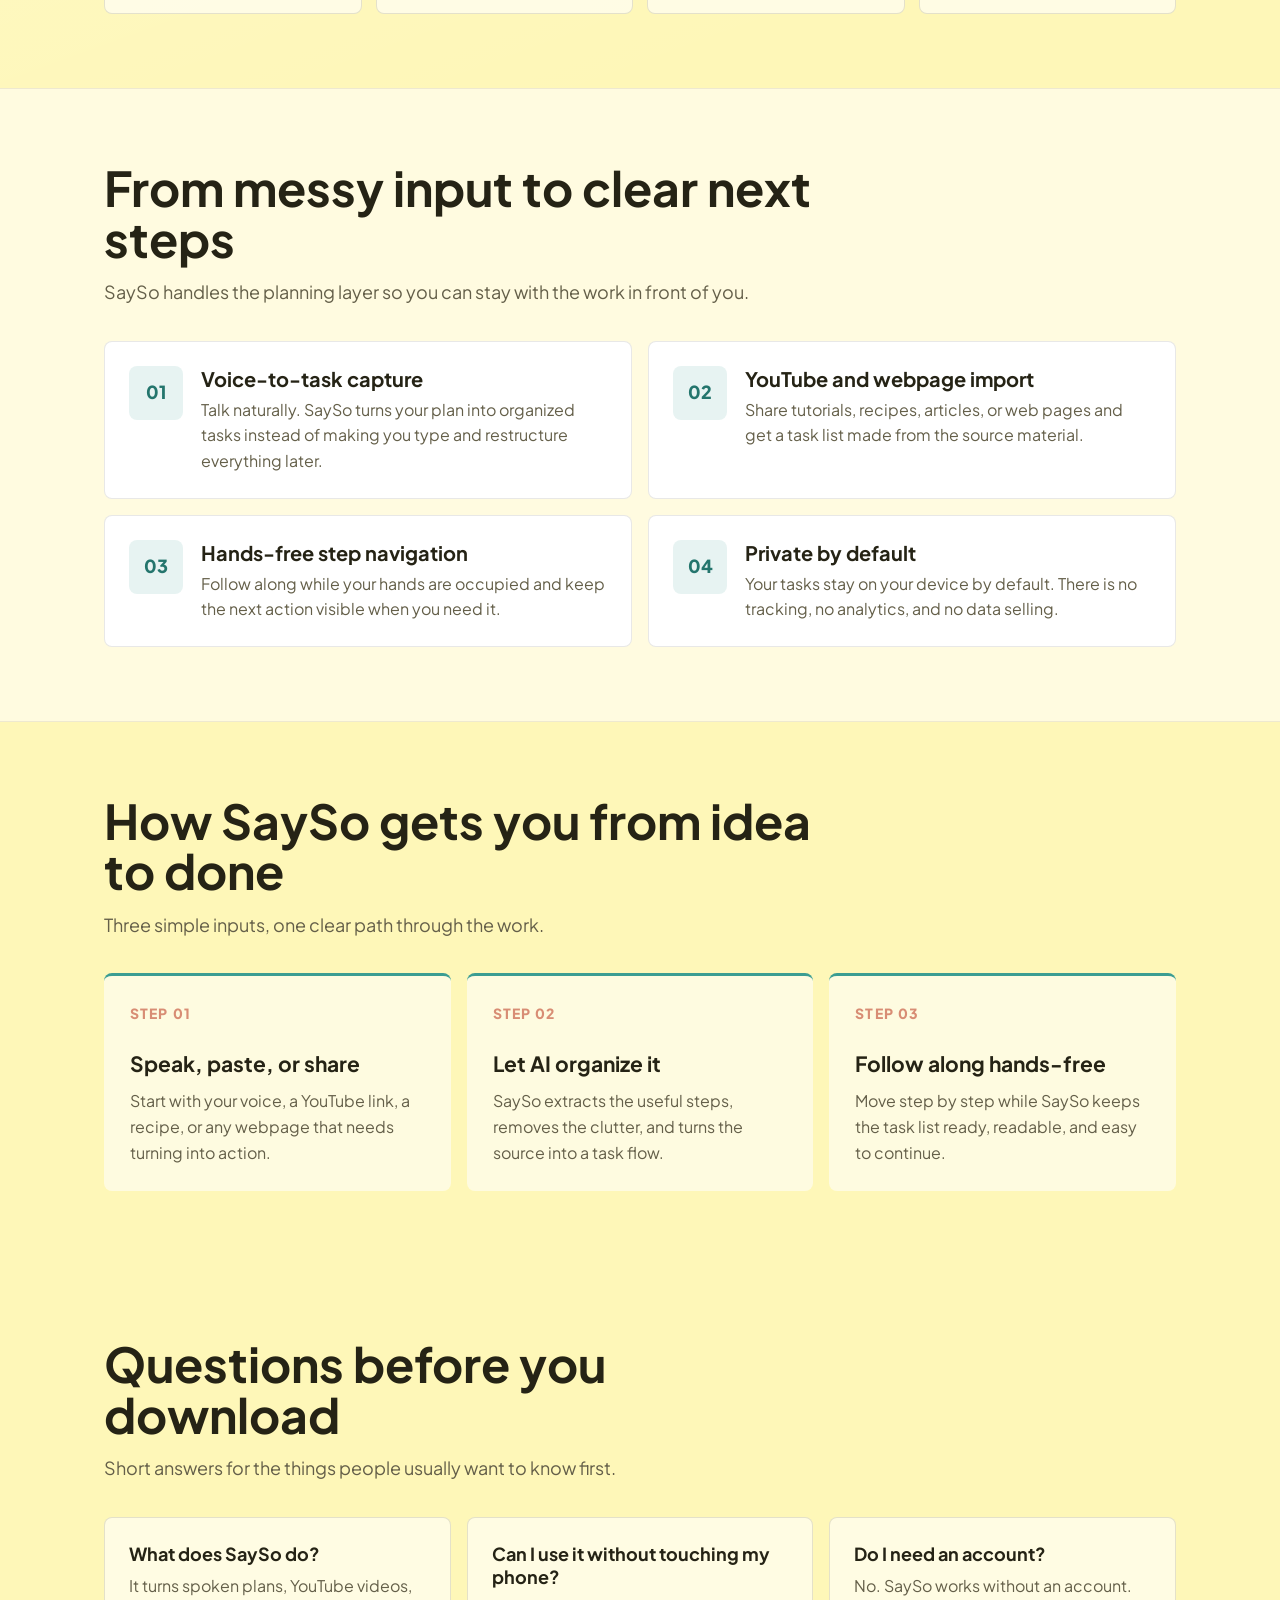
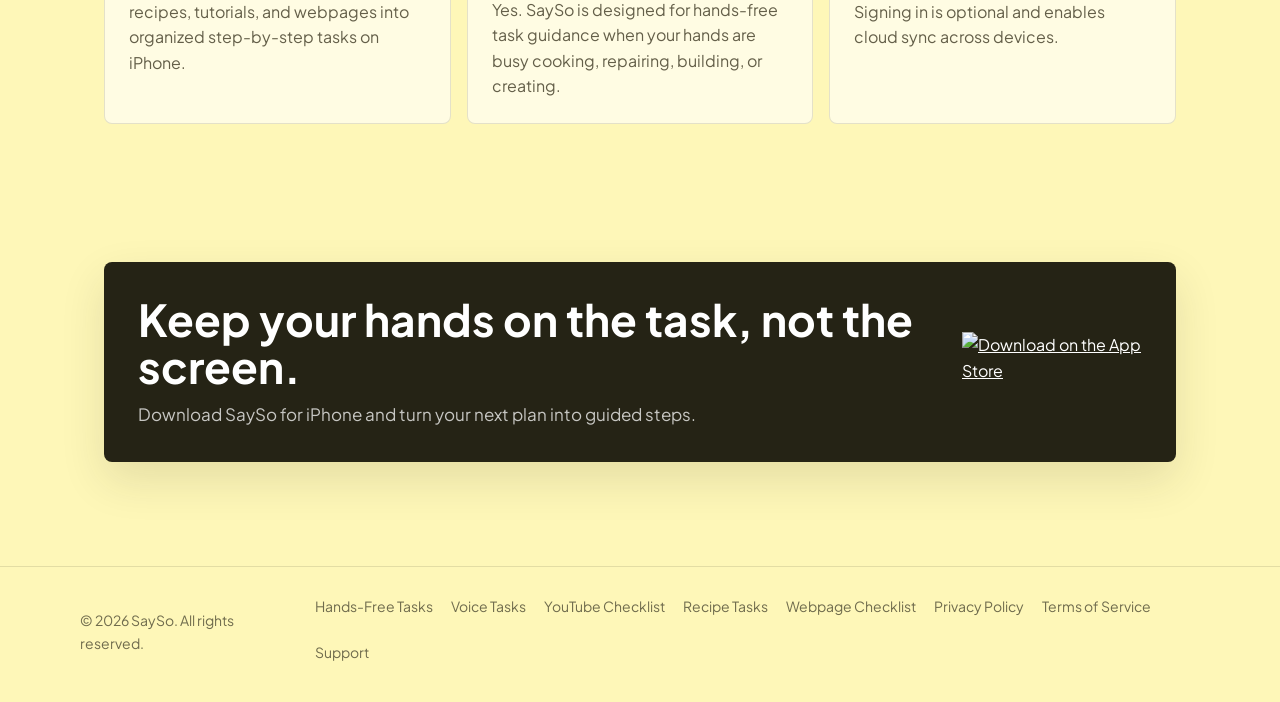
==== commit a4806770: "Expand SEO landing pages" ====
--- a/index.html
+++ b/index.html
@@ -766,6 +766,26 @@
                     <h3>Capture a plan before it disappears</h3>
                     <p>Speak a messy idea out loud and let SaySo organize it into a working task flow.</p>
                 </a>
+                <a class="use-case" href="/voice-to-do-list-app/">
+                    <span class="label">Capture</span>
+                    <h3>Turn your voice into a to-do list</h3>
+                    <p>Speak the whole plan and get an organized checklist you can use right away.</p>
+                </a>
+                <a class="use-case" href="/hands-free-cooking-app/">
+                    <span class="label">Prepare</span>
+                    <h3>Cook hands-free from clear steps</h3>
+                    <p>Keep your place in a recipe while your hands stay focused on the food.</p>
+                </a>
+                <a class="use-case" href="/youtube-tutorial-checklist/">
+                    <span class="label">Learn</span>
+                    <h3>Follow video tutorials as tasks</h3>
+                    <p>Use a checklist beside the video instead of repeatedly scrubbing the timeline.</p>
+                </a>
+                <a class="use-case" href="/webpage-to-checklist/">
+                    <span class="label">Simplify</span>
+                    <h3>Turn a webpage into a checklist</h3>
+                    <p>Pull the actions out of a long online guide and keep your place while you work.</p>
+                </a>
             </div>
         </section>
 
@@ -874,6 +894,7 @@
                 <a href="/voice-task-manager-iphone/">Voice Tasks</a>
                 <a href="/youtube-to-checklist/">YouTube Checklist</a>
                 <a href="/recipe-task-app/">Recipe Tasks</a>
+                <a href="/webpage-to-checklist/">Webpage Checklist</a>
                 <a href="privacy/">Privacy Policy</a>
                 <a href="terms/">Terms of Service</a>
                 <a href="support/">Support</a>
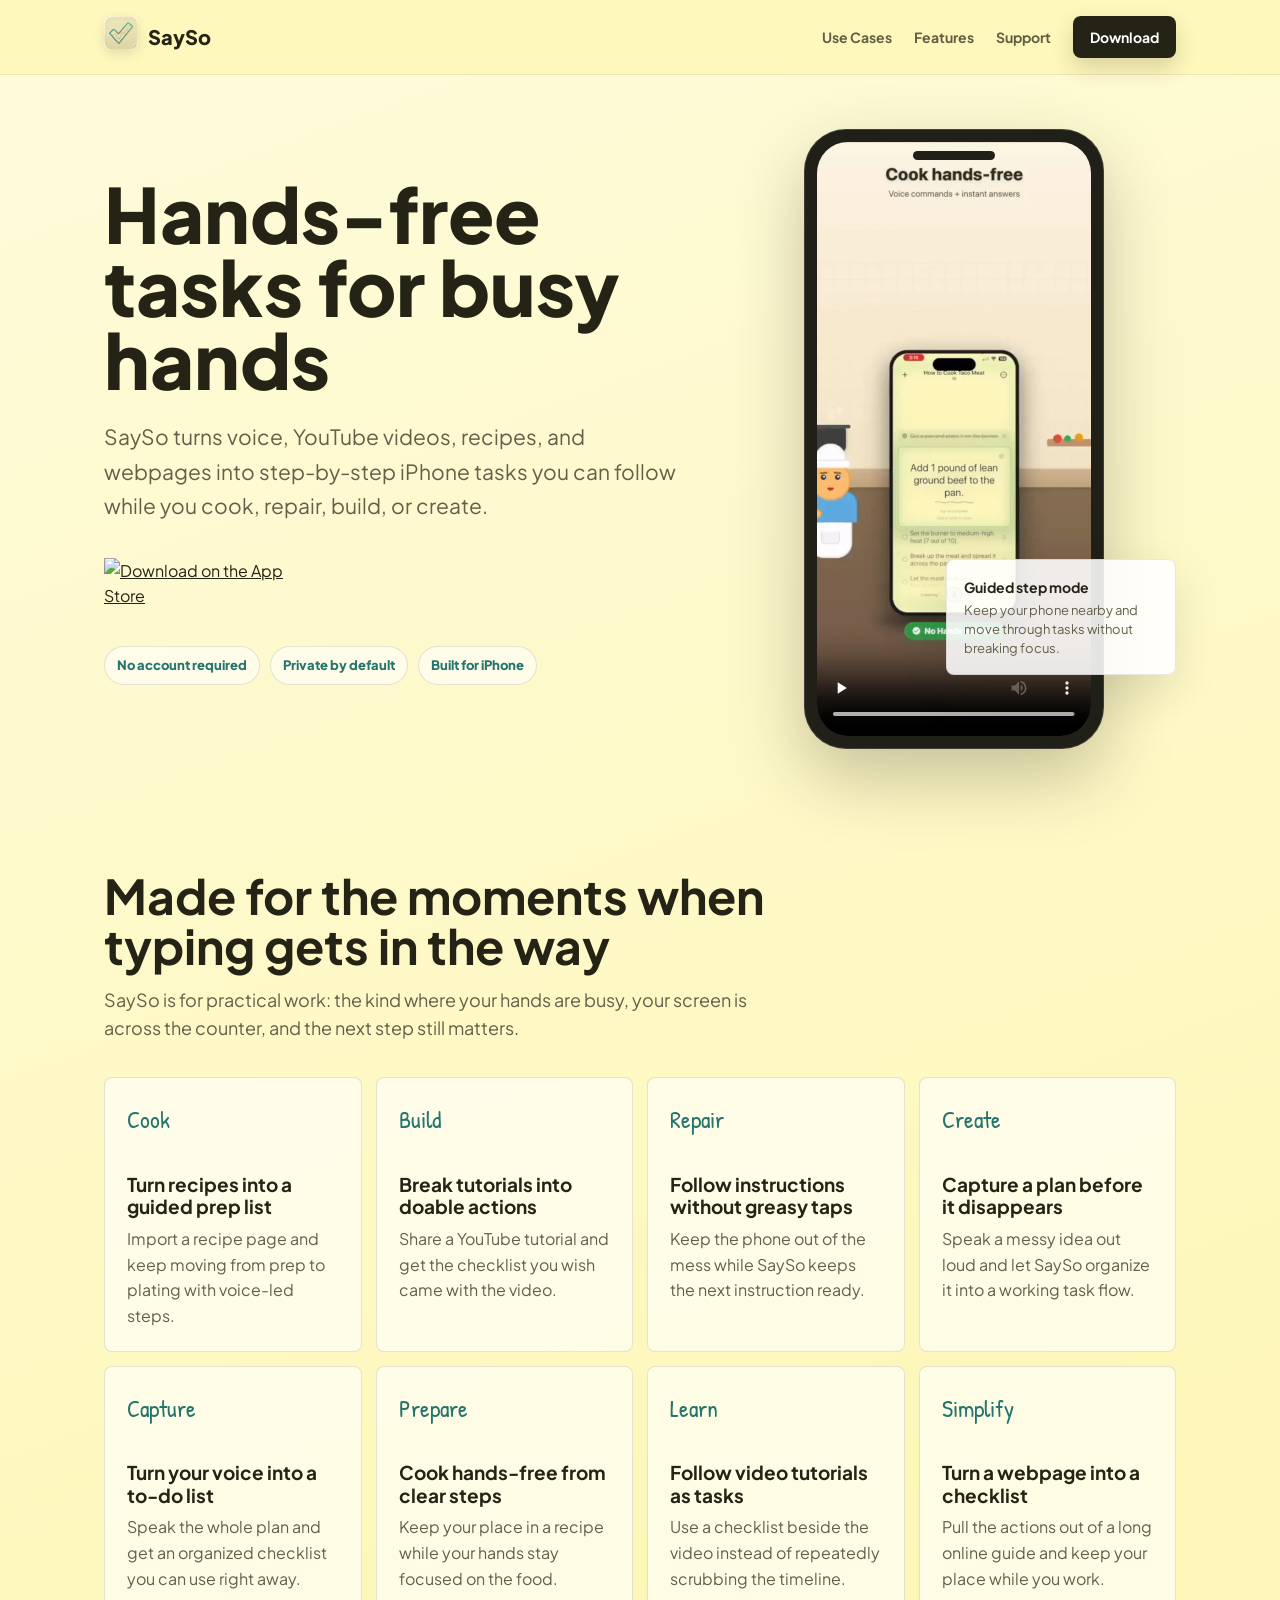
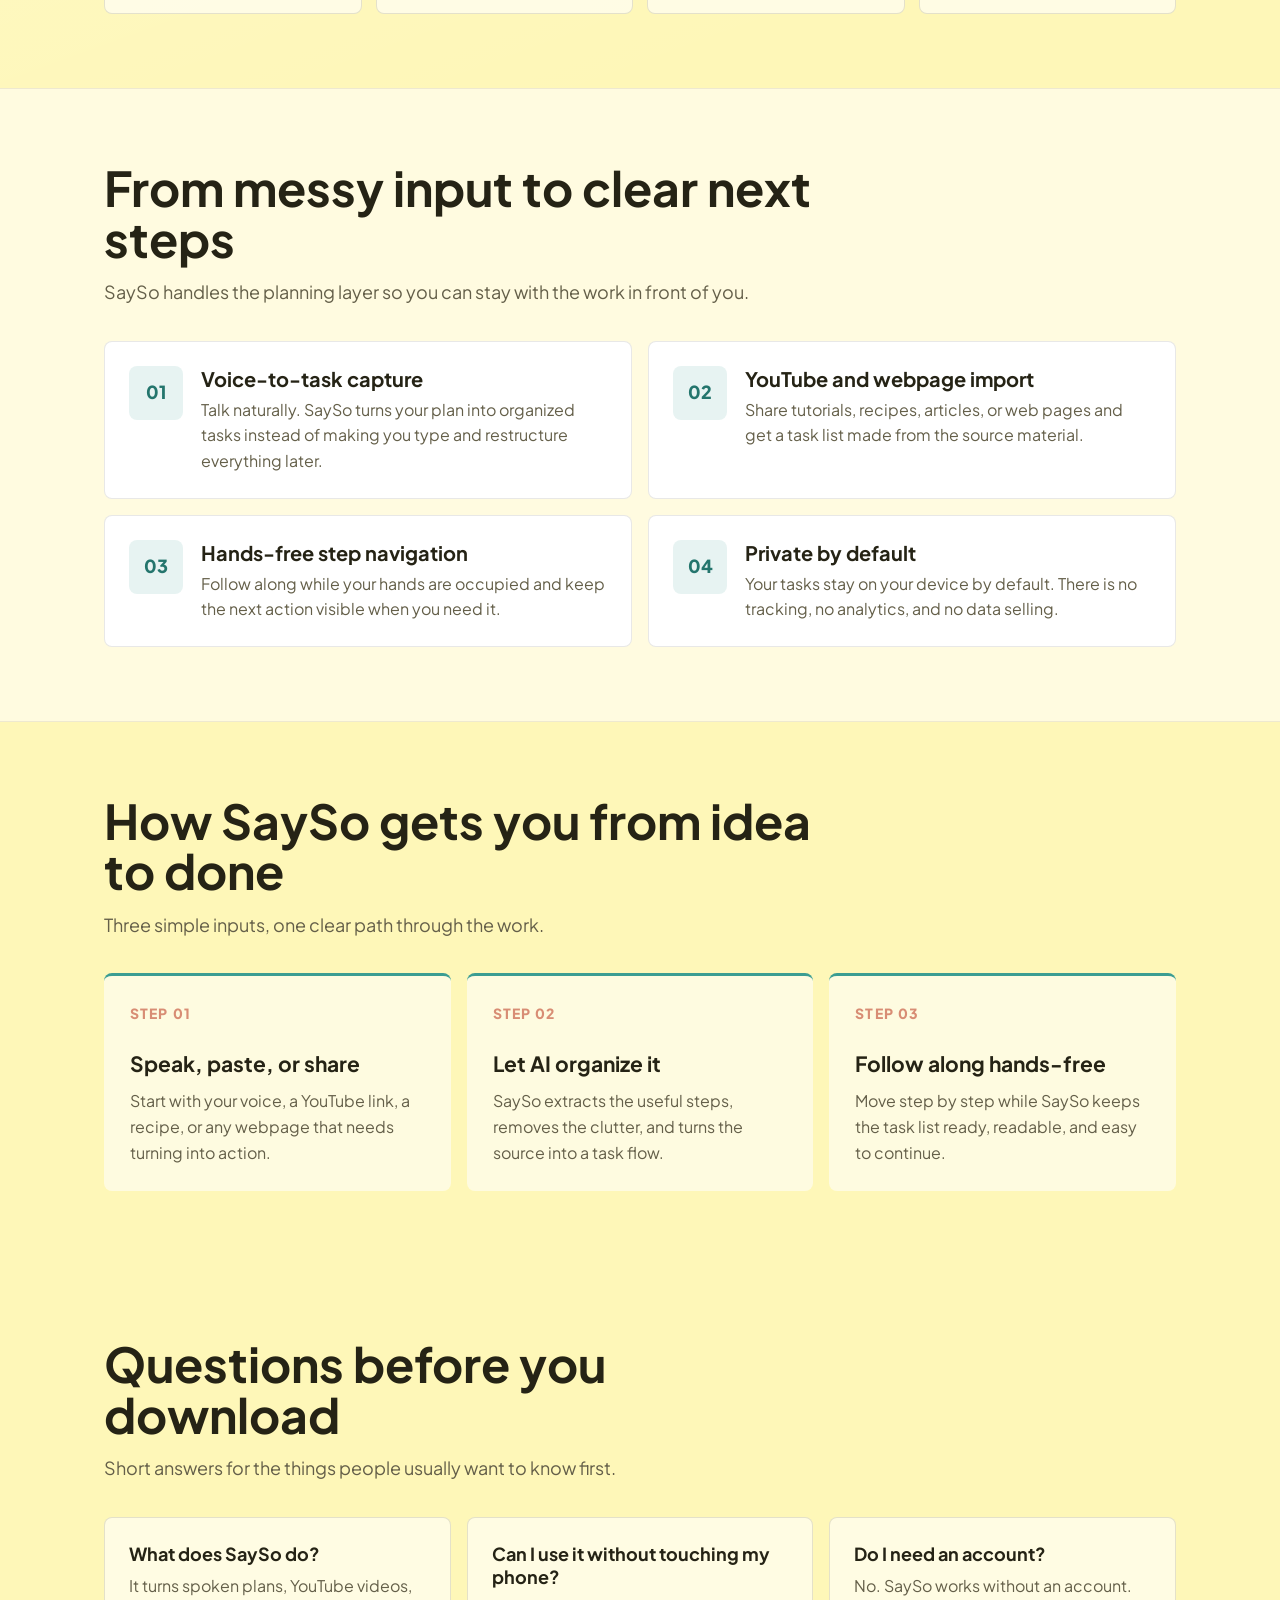
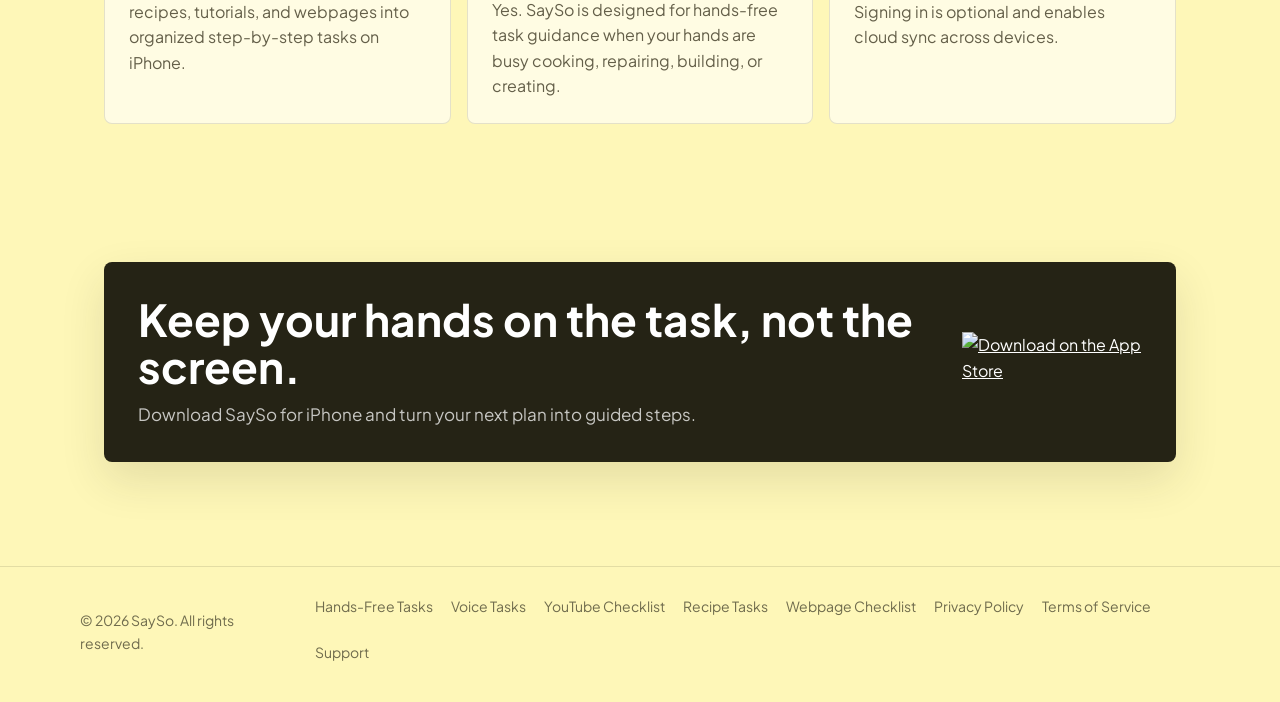
==== commit 0afb07af: "Move site to getsayso Netlify domain" ====
--- a/index.html
+++ b/index.html
@@ -10,21 +10,21 @@
     <meta name="robots" content="index, follow">
     <meta name="theme-color" content="#4EADA0">
     <meta name="apple-itunes-app" content="app-id=6758558171">
-    <link rel="canonical" href="https://sayso-app.netlify.app/">
+    <link rel="canonical" href="https://getsayso.netlify.app/">
 
     <meta property="og:title" content="SaySo - Hands-Free AI Task Companion for iPhone">
     <meta property="og:description" content="Turn spoken plans, videos, recipes, and webpages into step-by-step tasks you can follow without touching your phone.">
     <meta property="og:type" content="website">
-    <meta property="og:url" content="https://sayso-app.netlify.app/">
+    <meta property="og:url" content="https://getsayso.netlify.app/">
     <meta property="og:site_name" content="SaySo">
-    <meta property="og:image" content="https://sayso-app.netlify.app/assets/social-card.jpg">
+    <meta property="og:image" content="https://getsayso.netlify.app/assets/social-card.jpg">
     <meta property="og:image:width" content="1200">
     <meta property="og:image:height" content="630">
 
     <meta name="twitter:card" content="summary_large_image">
     <meta name="twitter:title" content="SaySo - Hands-Free AI Task Companion">
     <meta name="twitter:description" content="Voice, YouTube, recipes, and webpages become guided tasks on iPhone.">
-    <meta name="twitter:image" content="https://sayso-app.netlify.app/assets/social-card.jpg">
+    <meta name="twitter:image" content="https://getsayso.netlify.app/assets/social-card.jpg">
 
     <link rel="icon" type="image/png" href="assets/icon-256.png">
     <link rel="apple-touch-icon" href="assets/icon-180.png">
@@ -40,9 +40,9 @@
             "@type": "SoftwareApplication",
             "name": "SaySo - Task Companion",
             "alternateName": "SaySo",
-            "url": "https://sayso-app.netlify.app/",
-            "image": "https://sayso-app.netlify.app/assets/social-card.jpg",
-            "screenshot": "https://sayso-app.netlify.app/assets/app-preview-poster.png",
+            "url": "https://getsayso.netlify.app/",
+            "image": "https://getsayso.netlify.app/assets/social-card.jpg",
+            "screenshot": "https://getsayso.netlify.app/assets/app-preview-poster.png",
             "operatingSystem": "iOS",
             "applicationCategory": "ProductivityApplication",
             "applicationSubCategory": "Task management",
@@ -101,6 +101,32 @@
         }
     ]
     </script>
+    <script type="application/ld+json">
+    {
+        "@context": "https://schema.org",
+        "@graph": [
+            {
+                "@type": "WebSite",
+                "@id": "https://getsayso.netlify.app/#website",
+                "url": "https://getsayso.netlify.app/",
+                "name": "SaySo",
+                "description": "Hands-free AI task companion for iPhone",
+                "publisher": { "@id": "https://getsayso.netlify.app/#organization" }
+            },
+            {
+                "@type": "Organization",
+                "@id": "https://getsayso.netlify.app/#organization",
+                "name": "SaySo",
+                "url": "https://getsayso.netlify.app/",
+                "logo": {
+                    "@type": "ImageObject",
+                    "url": "https://getsayso.netlify.app/assets/icon-256.png"
+                },
+                "sameAs": ["https://apps.apple.com/us/app/sayso-task-companion/id6758558171"]
+            }
+        ]
+    }
+    </script>
 
     <style>
         :root {
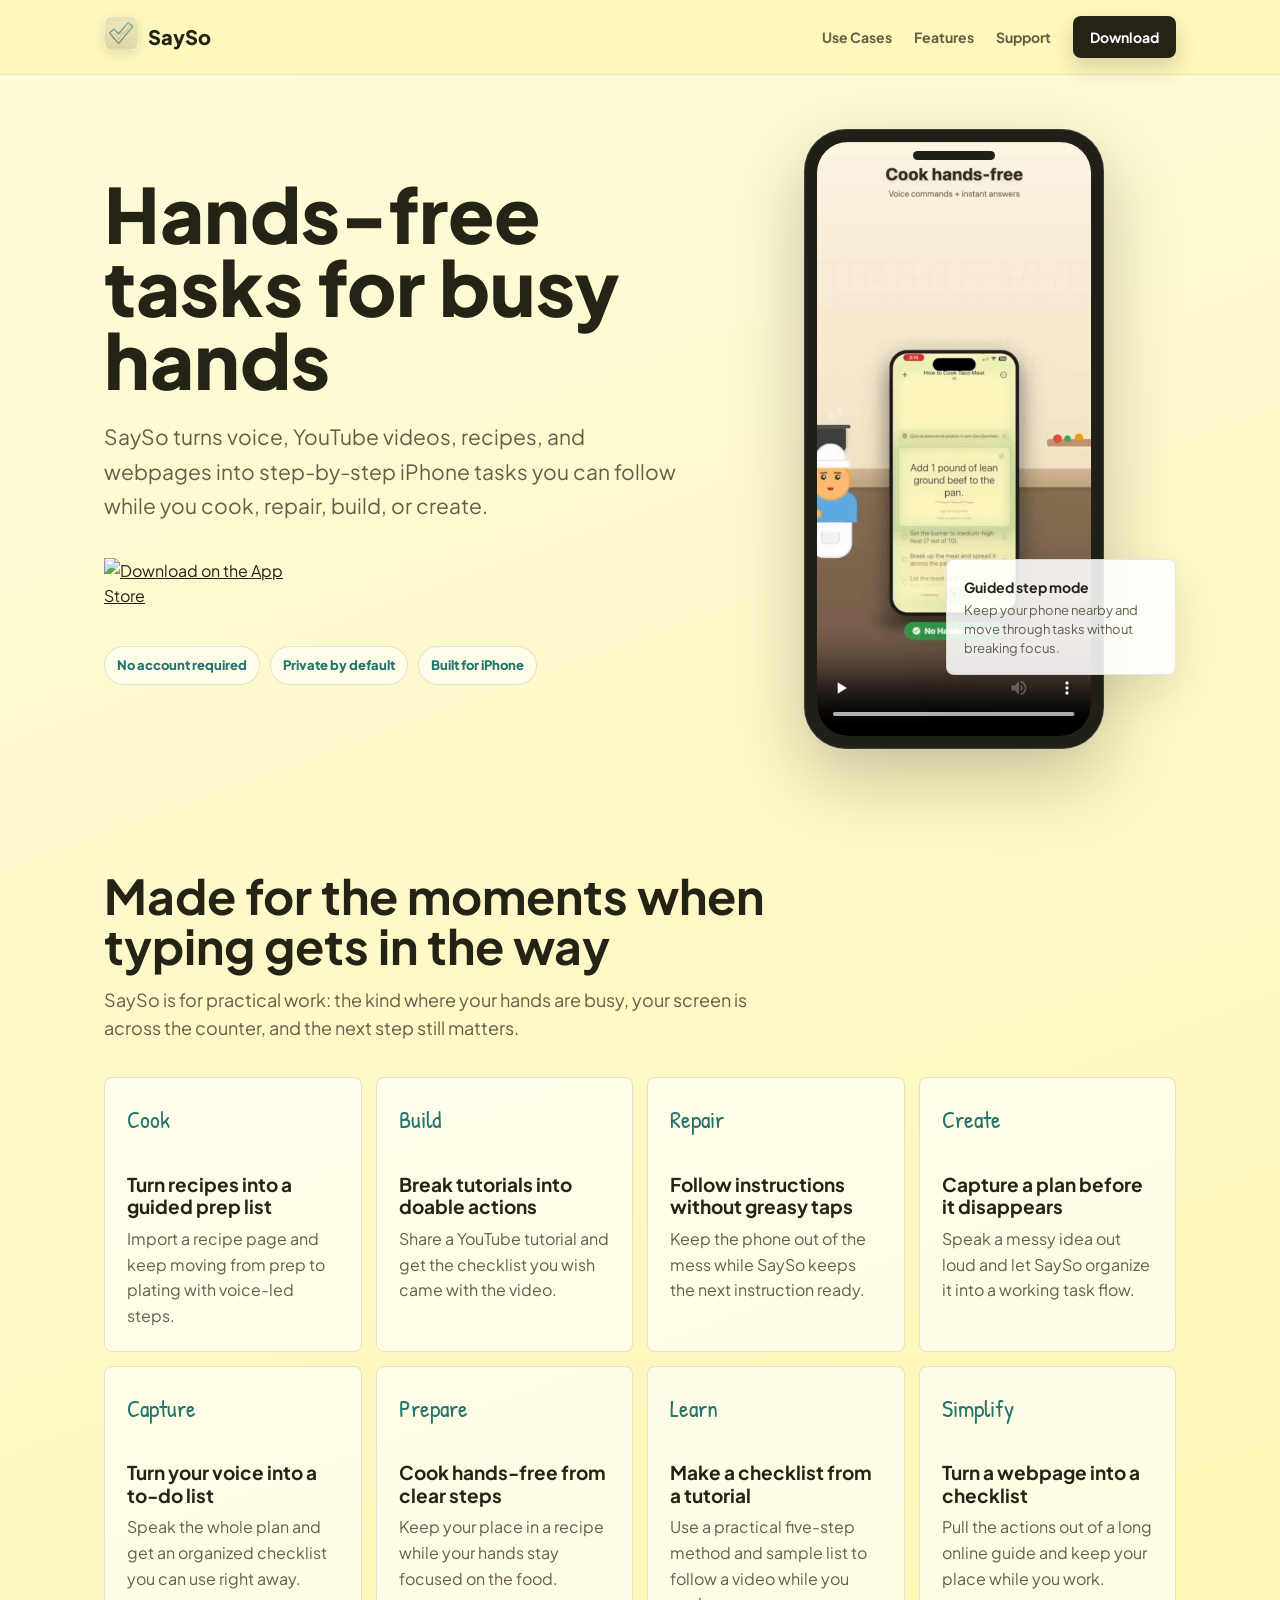
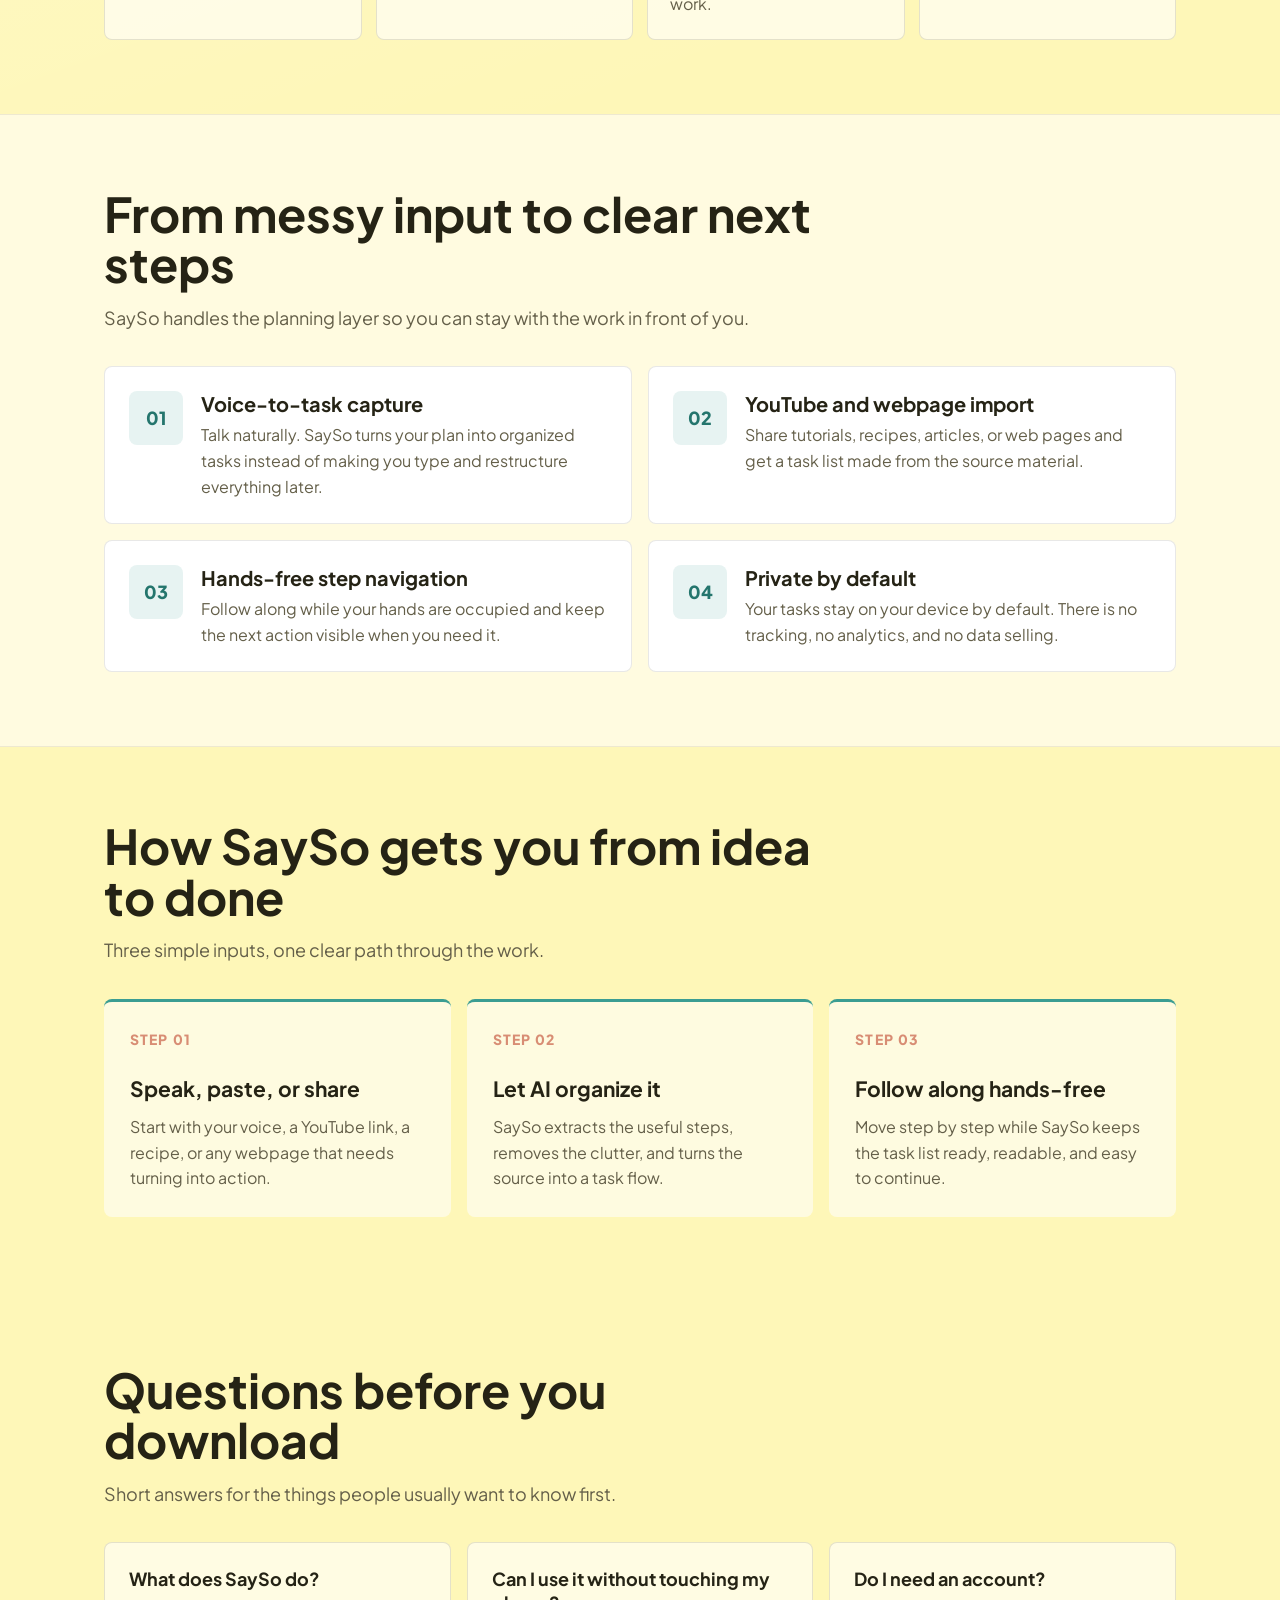
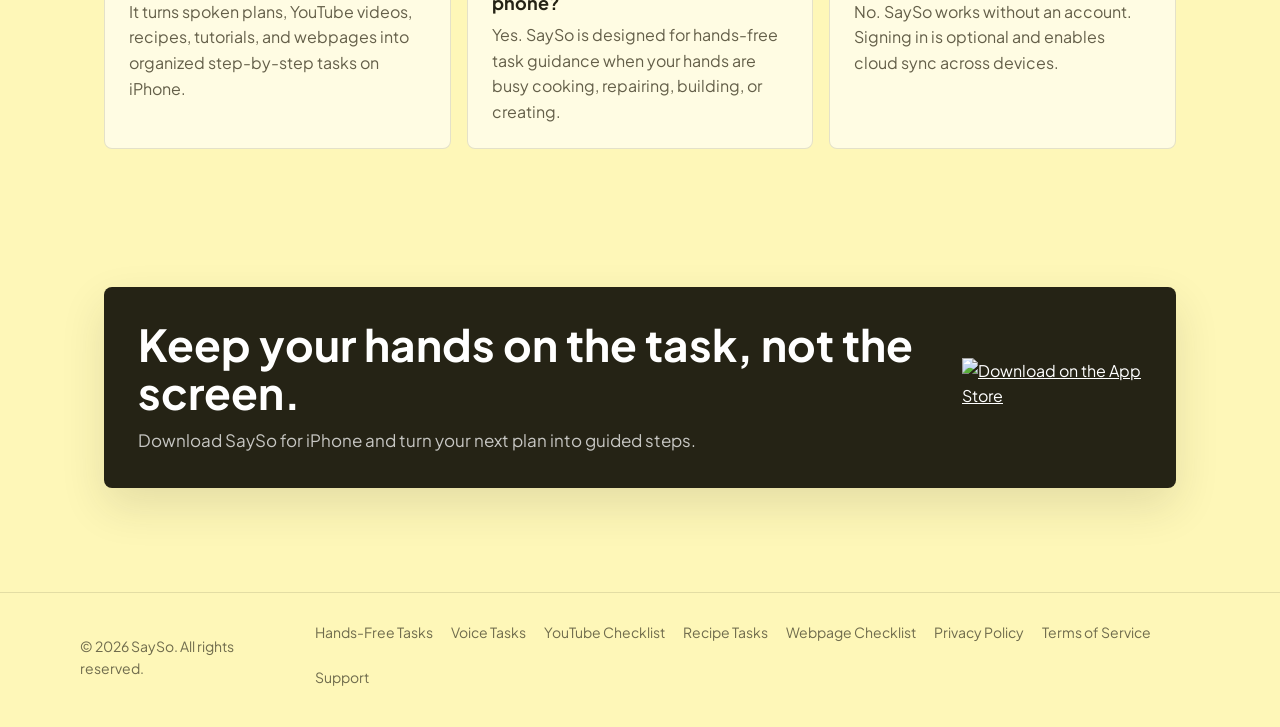
==== commit 91b4a462: "Make tutorial checklist guide genuinely useful" ====
--- a/index.html
+++ b/index.html
@@ -804,8 +804,8 @@
                 </a>
                 <a class="use-case" href="/youtube-tutorial-checklist/">
                     <span class="label">Learn</span>
-                    <h3>Follow video tutorials as tasks</h3>
-                    <p>Use a checklist beside the video instead of repeatedly scrubbing the timeline.</p>
+                    <h3>Make a checklist from a tutorial</h3>
+                    <p>Use a practical five-step method and sample list to follow a video while you work.</p>
                 </a>
                 <a class="use-case" href="/webpage-to-checklist/">
                     <span class="label">Simplify</span>
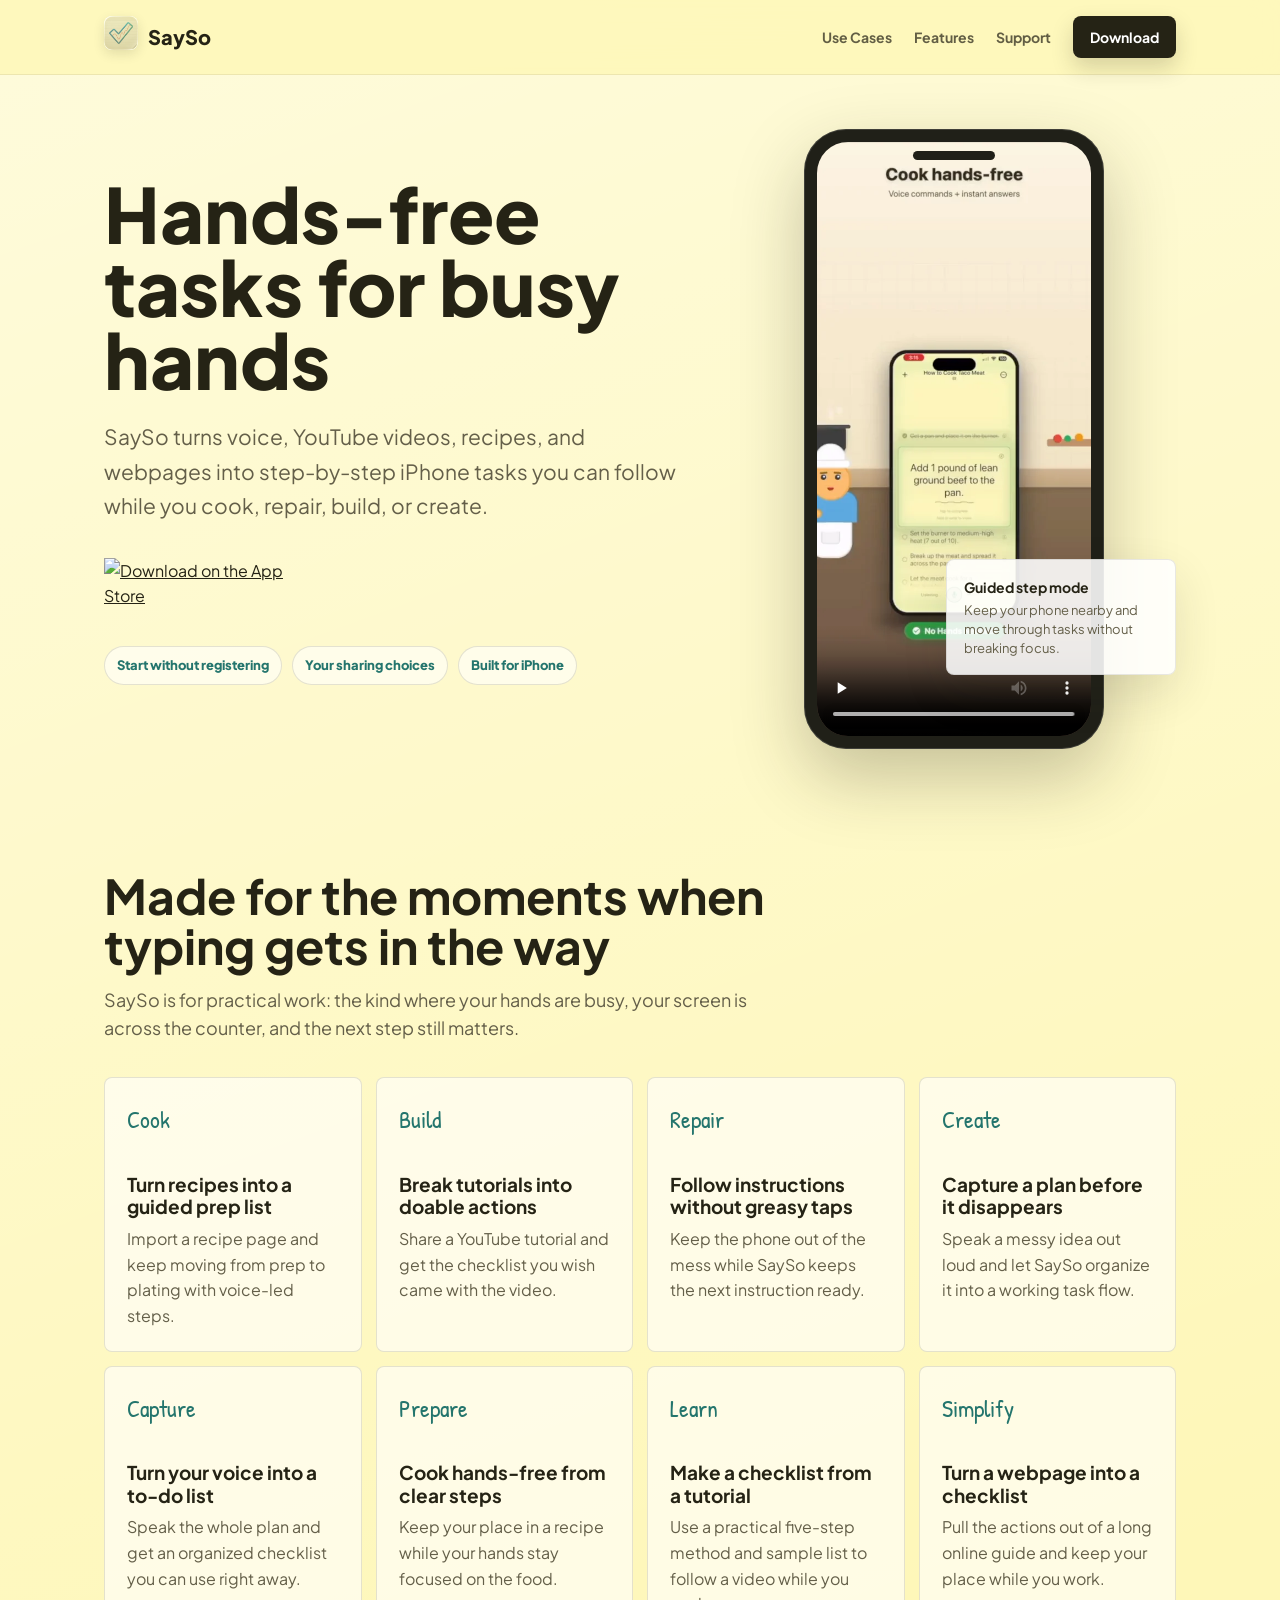
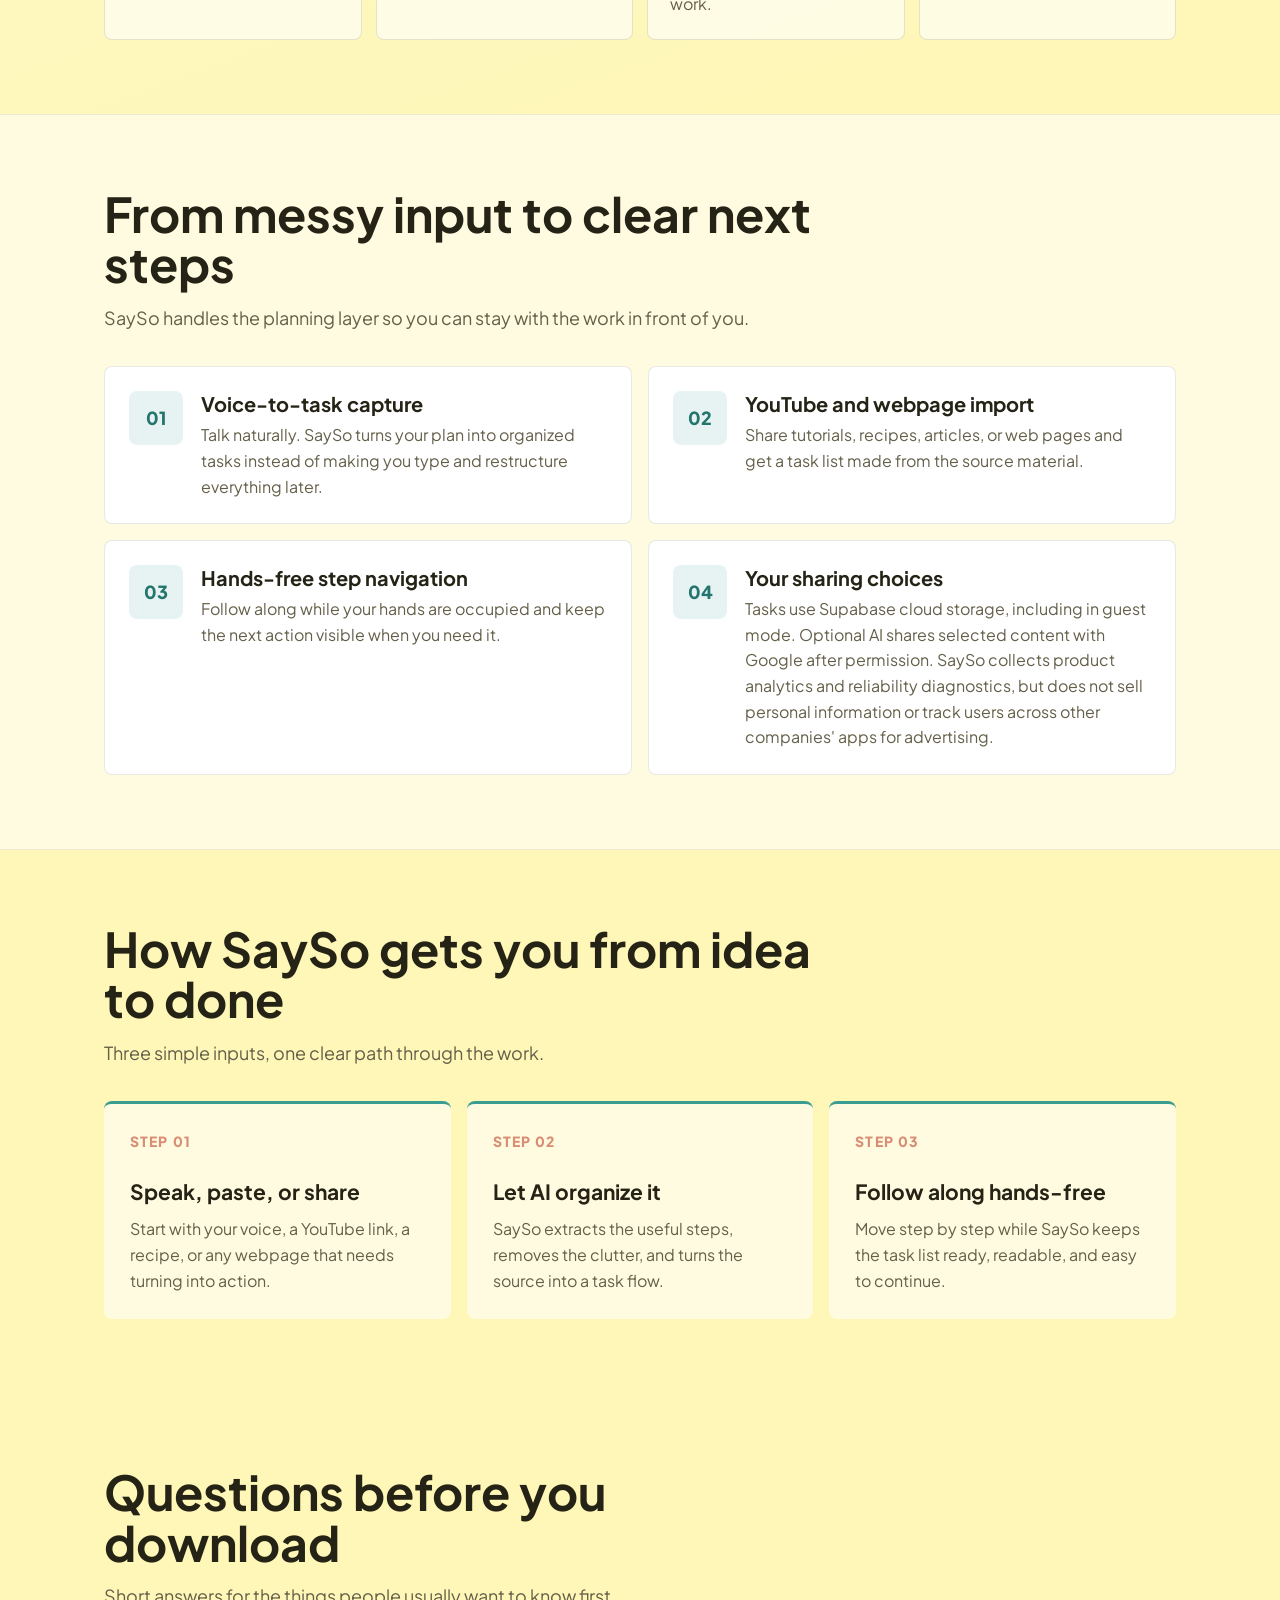
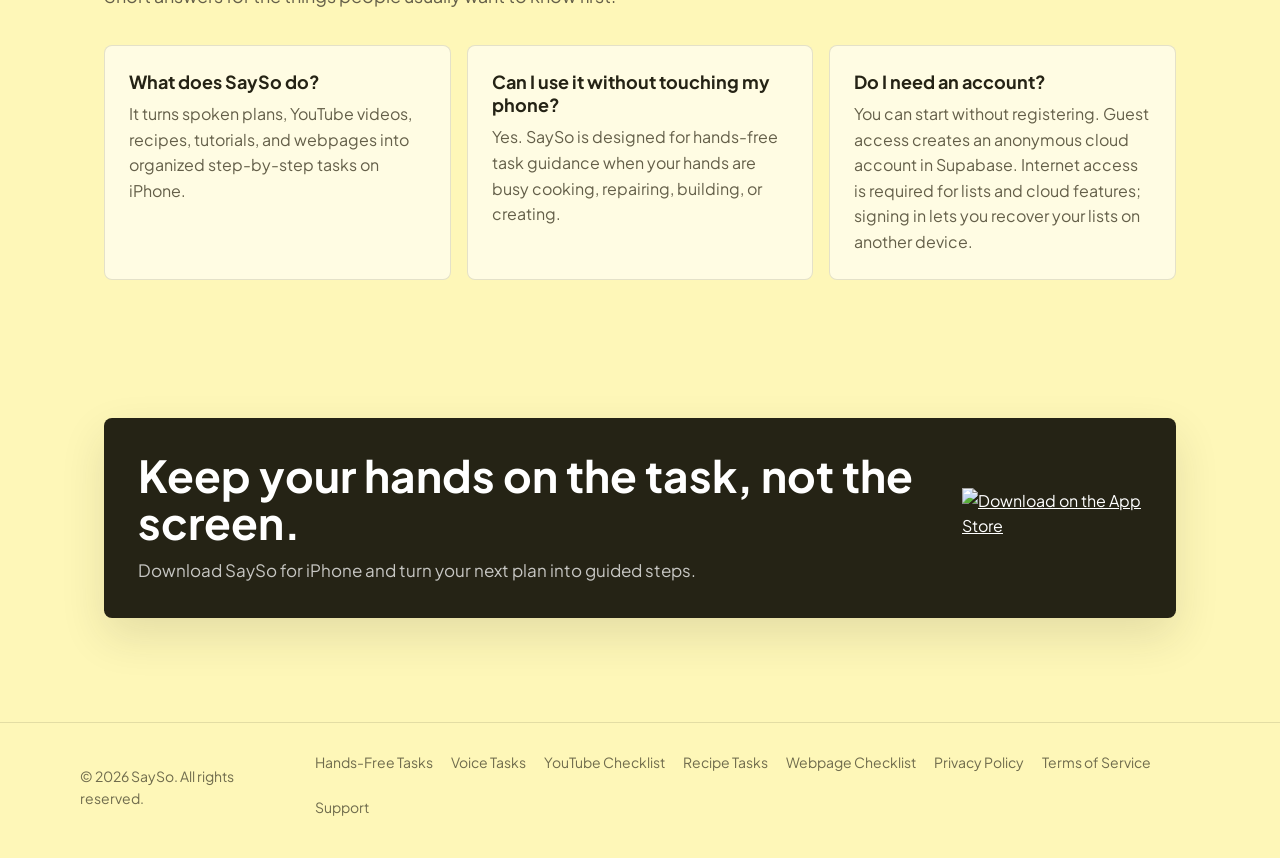
==== commit c4ccfd6a: "Correct SaySo privacy and cloud feature disclosures" ====
--- a/index.html
+++ b/index.html
@@ -54,7 +54,7 @@
                 "YouTube video task import",
                 "Webpage and recipe task import",
                 "Hands-free step navigation",
-                "Private local task storage"
+                "Guest cloud task storage"
             ],
             "author": {
                 "@type": "Organization",
@@ -94,7 +94,7 @@
                     "name": "Do I need an account?",
                     "acceptedAnswer": {
                         "@type": "Answer",
-                        "text": "No. SaySo works without an account. Signing in is optional and enables cloud sync across devices."
+                        "text": "You can start without registering. Guest access creates an anonymous cloud account in Supabase. Internet access is required for lists and cloud features; signing in lets you recover your lists on another device."
                     }
                 }
             ]
@@ -746,8 +746,8 @@
                     </a>
                 </div>
                 <ul class="proof" aria-label="SaySo proof points">
-                    <li>No account required</li>
-                    <li>Private by default</li>
+                    <li>Start without registering</li>
+                    <li>Your sharing choices</li>
                     <li>Built for iPhone</li>
                 </ul>
             </div>
@@ -846,8 +846,8 @@
                     <article class="feature">
                         <div class="feature-mark">04</div>
                         <div>
-                            <h3>Private by default</h3>
-                            <p>Your tasks stay on your device by default. There is no tracking, no analytics, and no data selling.</p>
+                            <h3>Your sharing choices</h3>
+                            <p>Tasks use Supabase cloud storage, including in guest mode. Optional AI shares selected content with Google after permission. SaySo collects product analytics and reliability diagnostics, but does not sell personal information or track users across other companies' apps for advertising.</p>
                         </div>
                     </article>
                 </div>
@@ -894,7 +894,7 @@
                 </article>
                 <article class="faq-item">
                     <h3>Do I need an account?</h3>
-                    <p>No. SaySo works without an account. Signing in is optional and enables cloud sync across devices.</p>
+                    <p>You can start without registering. Guest access creates an anonymous cloud account in Supabase. Internet access is required for lists and cloud features; signing in lets you recover your lists on another device.</p>
                 </article>
             </div>
         </section>
